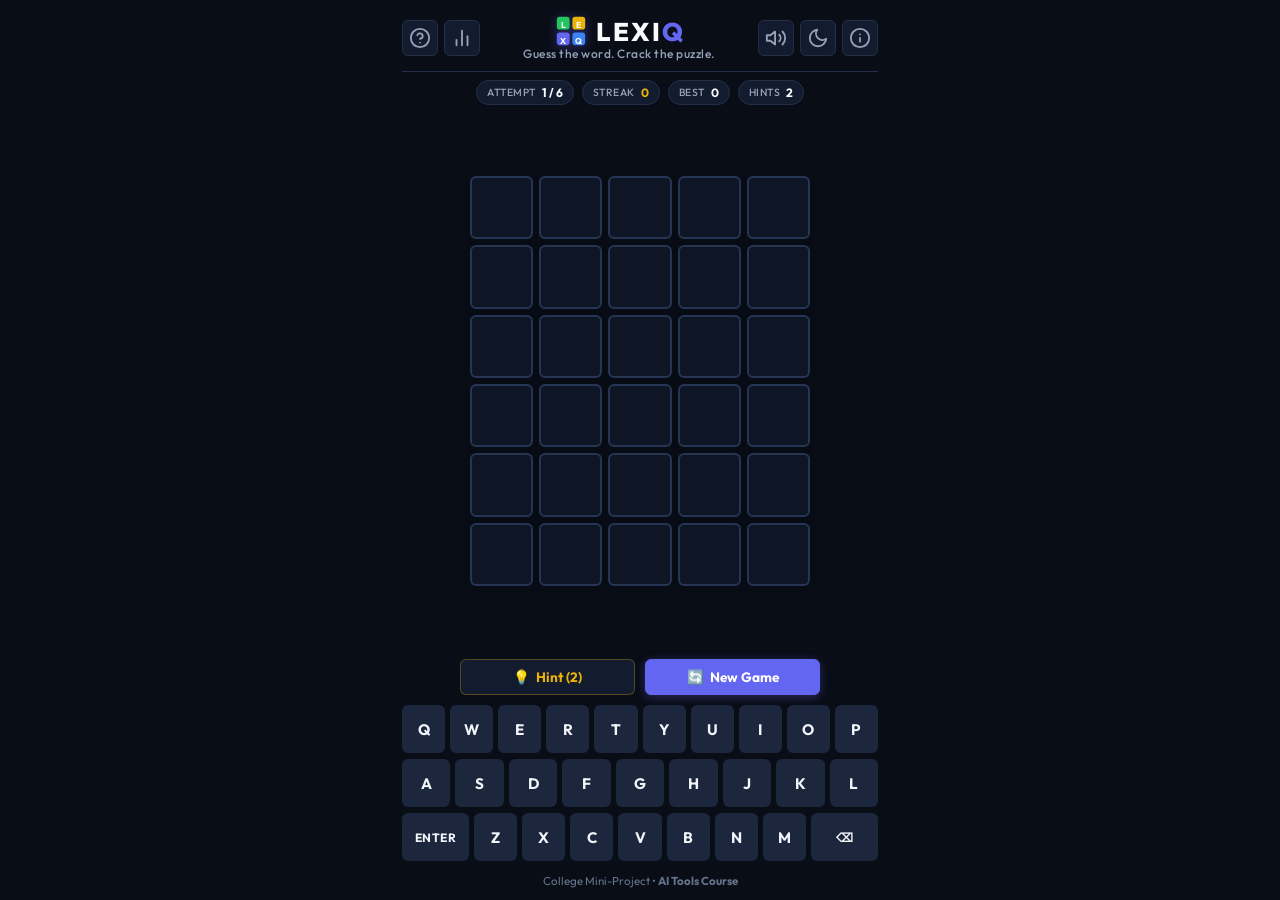
==== index.html @ e1772468 "Initial commit: LexiQ Word Guessing Game for AI Tools Course" ====
<!DOCTYPE html>
<html lang="en" data-theme="dark">
<head>
  <meta charset="UTF-8">
  <meta name="viewport" content="width=device-width, initial-scale=1.0">
  <title>LEXIQ | 5-Letter Word Guessing Game</title>
  <link rel="stylesheet" href="style.css">
  <link rel="preconnect" href="https://fonts.googleapis.com">
  <link rel="preconnect" href="https://fonts.gstatic.com" crossorigin>
  <link href="https://fonts.googleapis.com/css2?family=Outfit:wght@400;600;700;800&family=JetBrains+Mono:wght@600;700&display=swap" rel="stylesheet">
</head>
<body>
  <!-- Toast Notification System -->
  <div id="toast-container" class="toast-container" aria-live="polite" aria-atomic="true"></div>

  <div class="app-container">
    <!-- Header Section -->
    <header class="app-header">
      <div class="header-left">
        <button id="btn-help" class="icon-btn" title="How to Play" aria-label="How to Play">
          <svg width="22" height="22" viewBox="0 0 24 24" fill="none" stroke="currentColor" stroke-width="2" stroke-linecap="round" stroke-linejoin="round">
            <circle cx="12" cy="12" r="10"></circle>
            <path d="M9.09 9a3 3 0 0 1 5.83 1c0 2-3 3-3 3"></path>
            <line x1="12" y1="17" x2="12.01" y2="17"></line>
          </svg>
        </button>
        <button id="btn-stats" class="icon-btn" title="Game Statistics" aria-label="Statistics">
          <svg width="22" height="22" viewBox="0 0 24 24" fill="none" stroke="currentColor" stroke-width="2" stroke-linecap="round" stroke-linejoin="round">
            <line x1="18" y1="20" x2="18" y2="10"></line>
            <line x1="12" y1="20" x2="12" y2="4"></line>
            <line x1="6" y1="20" x2="6" y2="14"></line>
          </svg>
        </button>
      </div>

      <!-- Original Branding & Logo -->
      <div class="brand-container">
        <div class="logo-wrapper">
          <svg class="brand-logo" width="34" height="34" viewBox="0 0 48 48" fill="none" xmlns="http://www.w3.org/2000/svg">
            <rect x="4" y="4" width="18" height="18" rx="4" fill="#22c55e" />
            <text x="13" y="17" fill="#ffffff" font-size="12" font-weight="bold" font-family="'Outfit', sans-serif" text-anchor="middle" dominant-baseline="middle">L</text>
            <rect x="26" y="4" width="18" height="18" rx="4" fill="#eab308" />
            <text x="35" y="17" fill="#ffffff" font-size="12" font-weight="bold" font-family="'Outfit', sans-serif" text-anchor="middle" dominant-baseline="middle">E</text>
            <rect x="4" y="26" width="18" height="18" rx="4" fill="#6366f1" />
            <text x="13" y="39" fill="#ffffff" font-size="12" font-weight="bold" font-family="'Outfit', sans-serif" text-anchor="middle" dominant-baseline="middle">X</text>
            <rect x="26" y="26" width="18" height="18" rx="4" fill="#3b82f6" />
            <text x="35" y="39" fill="#ffffff" font-size="12" font-weight="bold" font-family="'Outfit', sans-serif" text-anchor="middle" dominant-baseline="middle">Q</text>
          </svg>
          <h1 class="brand-title">LEXI<span>Q</span></h1>
        </div>
        <p class="brand-subtitle">Guess the word. Crack the puzzle.</p>
      </div>

      <div class="header-right">
        <button id="btn-sound" class="icon-btn" title="Toggle Sound" aria-label="Toggle Sound">
          <svg id="sound-icon-on" width="22" height="22" viewBox="0 0 24 24" fill="none" stroke="currentColor" stroke-width="2" stroke-linecap="round" stroke-linejoin="round">
            <polygon points="11 5 6 9 2 9 2 15 6 15 11 19 11 5"></polygon>
            <path d="M19.07 4.93a10 10 0 0 1 0 14.14M15.54 8.46a5 5 0 0 1 0 7.07"></path>
          </svg>
          <svg id="sound-icon-off" class="hidden" width="22" height="22" viewBox="0 0 24 24" fill="none" stroke="currentColor" stroke-width="2" stroke-linecap="round" stroke-linejoin="round">
            <polygon points="11 5 6 9 2 9 2 15 6 15 11 19 11 5"></polygon>
            <line x1="23" y1="9" x2="17" y2="15"></line>
            <line x1="17" y1="9" x2="23" y2="15"></line>
          </svg>
        </button>
        <button id="btn-theme" class="icon-btn" title="Toggle Theme" aria-label="Toggle Theme">
          <svg id="theme-moon" width="22" height="22" viewBox="0 0 24 24" fill="none" stroke="currentColor" stroke-width="2" stroke-linecap="round" stroke-linejoin="round">
            <path d="M21 12.79A9 9 0 1 1 11.21 3 7 7 0 0 0 21 12.79z"></path>
          </svg>
          <svg id="theme-sun" class="hidden" width="22" height="22" viewBox="0 0 24 24" fill="none" stroke="currentColor" stroke-width="2" stroke-linecap="round" stroke-linejoin="round">
            <circle cx="12" cy="12" r="5"></circle>
            <line x1="12" y1="1" x2="12" y2="3"></line>
            <line x1="12" y1="21" x2="12" y2="23"></line>
            <line x1="4.22" y1="4.22" x2="5.64" y2="5.64"></line>
            <line x1="18.36" y1="18.36" x2="19.78" y2="19.78"></line>
            <line x1="1" y1="12" x2="3" y2="12"></line>
            <line x1="21" y1="12" x2="23" y2="12"></line>
            <line x1="4.22" y1="19.78" x2="5.64" y2="18.36"></line>
            <line x1="18.36" y1="5.64" x2="19.78" y2="4.22"></line>
          </svg>
        </button>
        <button id="btn-about" class="icon-btn" title="About Project" aria-label="About Project">
          <svg width="22" height="22" viewBox="0 0 24 24" fill="none" stroke="currentColor" stroke-width="2" stroke-linecap="round" stroke-linejoin="round">
            <circle cx="12" cy="12" r="10"></circle>
            <line x1="12" y1="16" x2="12" y2="12"></line>
            <line x1="12" y1="8" x2="12.01" y2="8"></line>
          </svg>
        </button>
      </div>
    </header>

    <!-- Quick Stats Bar -->
    <section class="quick-stats" aria-label="Player Progress">
      <div class="stat-pill">
        <span class="stat-label">Attempt</span>
        <span id="attempt-indicator" class="stat-value">1 / 6</span>
      </div>
      <div class="stat-pill">
        <span class="stat-label">Streak</span>
        <span id="streak-indicator" class="stat-value highlight">0</span>
      </div>
      <div class="stat-pill">
        <span class="stat-label">Best</span>
        <span id="best-indicator" class="stat-value">0</span>
      </div>
      <div class="stat-pill">
        <span class="stat-label">Hints</span>
        <span id="hint-indicator" class="stat-value">2</span>
      </div>
    </section>

    <!-- Main Game Board Grid (6 rows x 5 columns) -->
    <main class="game-main">
      <div id="board" class="board" role="grid" aria-label="Word puzzle grid">
        <!-- 6 rows generated dynamically or statically -->
      </div>
    </main>

    <!-- Action Controls (Hints & New Game) -->
    <section class="controls-section">
      <button id="btn-hint" class="action-btn hint-btn" aria-label="Get a hint">
        <span class="btn-icon">💡</span>
        <span id="btn-hint-text">Hint (2)</span>
      </button>
      <button id="btn-new-game" class="action-btn new-game-btn" aria-label="Start a new game">
        <span class="btn-icon">🔄</span>
        <span>New Game</span>
      </button>
    </section>

    <!-- Interactive On-Screen Virtual Keyboard -->
    <nav class="keyboard-container" aria-label="Virtual on-screen keyboard">
      <div class="keyboard-row" id="kb-row-1"></div>
      <div class="keyboard-row" id="kb-row-2"></div>
      <div class="keyboard-row" id="kb-row-3"></div>
    </nav>

    <!-- Subtle Footer -->
    <footer class="app-footer">
      <p>College Mini-Project • <strong>AI Tools Course</strong></p>
    </footer>
  </div>

  <!-- MODALS -->

  <!-- 1. How to Play Modal -->
  <div id="modal-help" class="modal-backdrop hidden" role="dialog" aria-modal="true" aria-labelledby="help-title">
    <div class="modal-card">
      <div class="modal-header">
        <h2 id="help-title">How to Play LexiQ</h2>
        <button class="modal-close" aria-label="Close modal">&times;</button>
      </div>
      <div class="modal-body">
        <p class="guide-intro">Guess the secret <strong>5-letter word</strong> in <strong>6 attempts</strong> or fewer.</p>
        <p>Each guess must be a valid 5-letter English word. Hit <strong>Enter</strong> to submit your guess.</p>
        
        <div class="guide-divider"></div>
        <h3>Letter Tile Feedback</h3>
        <p class="guide-note">After each guess, the color of the tiles will reveal how close your guess was:</p>

        <div class="example-tile-group">
          <div class="example-row">
            <div class="example-tile correct">B</div>
            <div class="example-tile">R</div>
            <div class="example-tile">A</div>
            <div class="example-tile">V</div>
            <div class="example-tile">E</div>
          </div>
          <p class="example-desc"><strong>Green:</strong> The letter <strong>B</strong> is in the word and in the <strong>exact correct spot</strong>.</p>
        </div>

        <div class="example-tile-group">
          <div class="example-row">
            <div class="example-tile">P</div>
            <div class="example-tile present">I</div>
            <div class="example-tile">A</div>
            <div class="example-tile">N</div>
            <div class="example-tile">O</div>
          </div>
          <p class="example-desc"><strong>Yellow:</strong> The letter <strong>I</strong> is in the word, but in the <strong>wrong spot</strong>.</p>
        </div>

        <div class="example-tile-group">
          <div class="example-row">
            <div class="example-tile">C</div>
            <div class="example-tile">L</div>
            <div class="example-tile">O</div>
            <div class="example-tile absent">U</div>
            <div class="example-tile">D</div>
          </div>
          <p class="example-desc"><strong>Gray:</strong> The letter <strong>U</strong> is <strong>not present</strong> anywhere in the secret word.</p>
        </div>

        <div class="guide-divider"></div>
        <h3>Smart Hints System</h3>
        <ul class="guide-list">
          <li><strong>Hint 1:</strong> Reveals a correct letter and its exact position.</li>
          <li><strong>Hint 2:</strong> Gives a contextual clue about the word's meaning.</li>
          <li>Maximum <strong>2 hints</strong> allowed per game (each hint reduces the final score slightly).</li>
        </ul>
      </div>
    </div>
  </div>

  <!-- 2. Statistics Modal -->
  <div id="modal-stats" class="modal-backdrop hidden" role="dialog" aria-modal="true" aria-labelledby="stats-title">
    <div class="modal-card">
      <div class="modal-header">
        <h2 id="stats-title">Game Statistics</h2>
        <button class="modal-close" aria-label="Close modal">&times;</button>
      </div>
      <div class="modal-body">
        <div class="stats-grid">
          <div class="stat-box">
            <span id="stat-played" class="stat-num">0</span>
            <span class="stat-label">Played</span>
          </div>
          <div class="stat-box">
            <span id="stat-wins" class="stat-num">0</span>
            <span class="stat-label">Won</span>
          </div>
          <div class="stat-box">
            <span id="stat-win-pct" class="stat-num">0%</span>
            <span class="stat-label">Win %</span>
          </div>
          <div class="stat-box">
            <span id="stat-streak" class="stat-num">0</span>
            <span class="stat-label">Streak</span>
          </div>
          <div class="stat-box">
            <span id="stat-max-streak" class="stat-num">0</span>
            <span class="stat-label">Best</span>
          </div>
        </div>

        <div class="guide-divider"></div>
        <h3>Score Distribution</h3>
        <div class="score-summary">
          <div class="score-row">
            <span>Highest Single Score:</span>
            <strong id="stat-best-score">0 pts</strong>
          </div>
          <div class="score-row">
            <span>Last Game Score:</span>
            <strong id="stat-last-score">0 pts</strong>
          </div>
        </div>

        <div class="modal-actions">
          <button id="btn-stats-reset" class="btn-subtle" title="Reset all game records">Clear Statistics</button>
        </div>
      </div>
    </div>
  </div>

  <!-- 3. Game Over / Result Modal -->
  <div id="modal-gameover" class="modal-backdrop hidden" role="dialog" aria-modal="true" aria-labelledby="result-title">
    <div class="modal-card celebration-card">
      <div class="modal-header center-header">
        <div id="result-emoji" class="result-emoji">🎉</div>
        <h2 id="result-title">Brilliant!</h2>
        <p id="result-subtitle" class="result-subtitle">You cracked the puzzle!</p>
      </div>
      <div class="modal-body">
        <div class="word-reveal-box">
          <span class="reveal-caption">The secret word was:</span>
          <div id="result-word" class="revealed-word">APPLE</div>
          <div id="result-clue" class="revealed-clue">A popular crisp fruit that keeps the doctor away.</div>
        </div>

        <div class="result-details-grid">
          <div class="res-item">
            <span class="res-val" id="res-attempts">3 / 6</span>
            <span class="res-lbl">Attempts</span>
          </div>
          <div class="res-item">
            <span class="res-val" id="res-score">80</span>
            <span class="res-lbl">Points</span>
          </div>
          <div class="res-item">
            <span class="res-val" id="res-streak">1</span>
            <span class="res-lbl">Streak</span>
          </div>
        </div>

        <div class="modal-actions">
          <button id="btn-play-again" class="action-btn new-game-btn w-full">Play Next Word</button>
        </div>
      </div>
    </div>
  </div>

  <!-- 4. About Modal -->
  <div id="modal-about" class="modal-backdrop hidden" role="dialog" aria-modal="true" aria-labelledby="about-title">
    <div class="modal-card">
      <div class="modal-header">
        <h2 id="about-title">About LexiQ</h2>
        <button class="modal-close" aria-label="Close modal">&times;</button>
      </div>
      <div class="modal-body">
        <p><strong>LexiQ</strong> is an original, lightweight word guessing puzzle game designed for a college <strong>AI Tools Course Mini-Project</strong>.</p>
        
        <div class="guide-divider"></div>
        <h3>Technology Stack</h3>
        <ul class="tech-list">
          <li><strong>HTML5:</strong> Semantic elements, ARIA accessibility, responsive viewports.</li>
          <li><strong>CSS3:</strong> Custom theme variables, flex/grid layouts, smooth animations, accessible contrast.</li>
          <li><strong>Vanilla JavaScript (ES6+):</strong> Two-pass letter validation logic, state machine, local storage persistence.</li>
          <li><strong>Web Audio API:</strong> Pure algorithmic audio synthesizer for native, zero-dependency sound effects.</li>
        </ul>

        <div class="guide-divider"></div>
        <h3>AI-Assisted Development</h3>
        <p class="about-note">
          This project was developed with the assistance of modern generative AI coding tools for ideation, UI styling suggestions, duplicate letter matching algorithms, and automated test design.
        </p>
      </div>
    </div>
  </div>

  <!-- Scripts -->
  <script src="words.js"></script>
  <script src="script.js"></script>
</body>
</html>
---- style.css ----
/* ==========================================================================
   LEXIQ - Modern Responsive Stylesheet
   Designed for College AI Tools Mini-Project
   ========================================================================== */

/* --------------------------------------------------------------------------
   Design Tokens & CSS Variables
   -------------------------------------------------------------------------- */
:root {
  /* Color Palette - Common */
  --color-correct: #22c55e;
  --color-present: #eab308;
  --color-absent: #64748b;
  --color-primary: #6366f1;
  --color-primary-hover: #4f46e5;
  --font-main: 'Outfit', -apple-system, BlinkMacSystemFont, "Segoe UI", Roboto, sans-serif;
  --font-mono: 'JetBrains Mono', monospace;
  --radius-sm: 6px;
  --radius-md: 10px;
  --radius-lg: 16px;
  --shadow-sm: 0 2px 8px rgba(0, 0, 0, 0.08);
  --shadow-md: 0 8px 24px rgba(0, 0, 0, 0.18);
  --transition-fast: 0.15s ease;
  --transition-normal: 0.25s ease;
}

/* Dark Mode (Default) */
[data-theme="dark"] {
  --bg-app: #090d16;
  --bg-surface: #131b2e;
  --bg-surface-hover: #1e2942;
  --text-main: #f8fafc;
  --text-muted: #94a3b8;
  --text-faint: #64748b;
  --border-color: #243049;
  --border-active: #475569;
  --tile-bg: #0e1626;
  --tile-border: #263554;
  --tile-active-border: #6366f1;
  --kb-bg: #1c263c;
  --kb-text: #f1f5f9;
  --kb-hover: #293856;
  --modal-overlay: rgba(5, 8, 15, 0.75);
}

/* Light Mode */
[data-theme="light"] {
  --bg-app: #f1f5f9;
  --bg-surface: #ffffff;
  --bg-surface-hover: #f8fafc;
  --text-main: #0f172a;
  --text-muted: #64748b;
  --text-faint: #94a3b8;
  --border-color: #cbd5e1;
  --border-active: #94a3b8;
  --tile-bg: #ffffff;
  --tile-border: #cbd5e1;
  --tile-active-border: #6366f1;
  --kb-bg: #e2e8f0;
  --kb-text: #1e293b;
  --kb-hover: #cbd5e1;
  --modal-overlay: rgba(15, 23, 42, 0.5);
}

/* --------------------------------------------------------------------------
   Reset & Base Styles
   -------------------------------------------------------------------------- */
*, *::before, *::after {
  box-sizing: border-box;
  margin: 0;
  padding: 0;
}

body {
  font-family: var(--font-main);
  background-color: var(--bg-app);
  color: var(--text-main);
  min-height: 100vh;
  min-height: 100dvh;
  display: flex;
  flex-direction: column;
  align-items: center;
  justify-content: center;
  transition: background-color var(--transition-normal), color var(--transition-normal);
  user-select: none;
  -webkit-tap-highlight-color: transparent;
  overflow-x: hidden;
}

/* --------------------------------------------------------------------------
   App Layout Container
   -------------------------------------------------------------------------- */
.app-container {
  width: 100%;
  max-width: 500px;
  min-height: 100vh;
  min-height: 100dvh;
  display: flex;
  flex-direction: column;
  justify-content: space-between;
  align-items: center;
  padding: 8px 12px;
}

/* --------------------------------------------------------------------------
   Header & Branding
   -------------------------------------------------------------------------- */
.app-header {
  width: 100%;
  display: flex;
  align-items: center;
  justify-content: space-between;
  padding: 6px 0 10px;
  border-bottom: 1px solid var(--border-color);
}

.header-left, .header-right {
  display: flex;
  align-items: center;
  gap: 6px;
}

.brand-container {
  display: flex;
  flex-direction: column;
  align-items: center;
  text-align: center;
}

.logo-wrapper {
  display: flex;
  align-items: center;
  gap: 8px;
}

.brand-logo {
  filter: drop-shadow(0 2px 6px rgba(99, 102, 241, 0.4));
  transition: transform var(--transition-fast);
}

.brand-logo:hover {
  transform: rotate(5deg) scale(1.05);
}

.brand-title {
  font-size: 1.6rem;
  font-weight: 800;
  letter-spacing: 2px;
  color: var(--text-main);
}

.brand-title span {
  color: #6366f1;
}

.brand-subtitle {
  font-size: 0.75rem;
  font-weight: 500;
  color: var(--text-muted);
  letter-spacing: 0.5px;
  margin-top: -2px;
}

.icon-btn {
  background: var(--bg-surface);
  border: 1px solid var(--border-color);
  color: var(--text-muted);
  width: 36px;
  height: 36px;
  border-radius: var(--radius-sm);
  display: flex;
  align-items: center;
  justify-content: center;
  cursor: pointer;
  transition: all var(--transition-fast);
}

.icon-btn:hover {
  color: var(--text-main);
  background: var(--bg-surface-hover);
  border-color: var(--border-active);
  transform: translateY(-1px);
}

.icon-btn:active {
  transform: translateY(0);
}

.hidden {
  display: none !important;
}

/* --------------------------------------------------------------------------
   Quick Stats Ribbon
   -------------------------------------------------------------------------- */
.quick-stats {
  display: flex;
  gap: 8px;
  margin: 8px 0 4px;
  width: 100%;
  justify-content: center;
}

.stat-pill {
  background: var(--bg-surface);
  border: 1px solid var(--border-color);
  padding: 4px 10px;
  border-radius: 20px;
  display: flex;
  align-items: center;
  gap: 6px;
  font-size: 0.75rem;
}

.stat-label {
  color: var(--text-muted);
  font-weight: 500;
  text-transform: uppercase;
  font-size: 0.65rem;
  letter-spacing: 0.5px;
}

.stat-value {
  color: var(--text-main);
  font-weight: 700;
}

.stat-value.highlight {
  color: #eab308;
}

/* --------------------------------------------------------------------------
   Game Grid Board (6 x 5)
   -------------------------------------------------------------------------- */
.game-main {
  display: flex;
  justify-content: center;
  align-items: center;
  flex-grow: 1;
  width: 100%;
  padding: 6px 0;
}

.board {
  display: grid;
  grid-template-rows: repeat(6, 1fr);
  gap: 6px;
  width: min(340px, 86vw);
  height: min(410px, 50vh);
}

.board-row {
  display: grid;
  grid-template-columns: repeat(5, 1fr);
  gap: 6px;
}

.board-cell {
  background: var(--tile-bg);
  border: 2px solid var(--tile-border);
  border-radius: var(--radius-sm);
  display: flex;
  align-items: center;
  justify-content: center;
  font-family: var(--font-main);
  font-size: clamp(1.2rem, 5vw, 1.8rem);
  font-weight: 800;
  text-transform: uppercase;
  color: var(--text-main);
  box-shadow: var(--shadow-sm);
  transition: border-color var(--transition-fast), background-color var(--transition-normal);
  perspective: 1000px;
}

/* Active letter populated before submit */
.board-cell.filled {
  border-color: var(--tile-active-border);
  animation: pop 0.1s ease-in-out;
}

/* Cell State Colors after guess submission */
.board-cell.correct {
  background-color: var(--color-correct) !important;
  border-color: var(--color-correct) !important;
  color: #ffffff !important;
}

.board-cell.present {
  background-color: var(--color-present) !important;
  border-color: var(--color-present) !important;
  color: #ffffff !important;
}

.board-cell.absent {
  background-color: var(--color-absent) !important;
  border-color: var(--color-absent) !important;
  color: #ffffff !important;
}

/* Row Animation States */
.board-row.shake {
  animation: shake 0.5s ease-in-out;
}

.board-cell.flip {
  animation: flipTile 0.5s ease-in-out forwards;
}

.board-cell.bounce {
  animation: bounceTile 0.6s ease-in-out;
}

/* --------------------------------------------------------------------------
   Controls Bar (Hint & New Game)
   -------------------------------------------------------------------------- */
.controls-section {
  display: flex;
  gap: 10px;
  width: 100%;
  max-width: 360px;
  justify-content: center;
  margin: 6px 0;
}

.action-btn {
  flex: 1;
  display: inline-flex;
  align-items: center;
  justify-content: center;
  gap: 6px;
  padding: 8px 14px;
  font-family: var(--font-main);
  font-size: 0.85rem;
  font-weight: 700;
  border-radius: var(--radius-sm);
  border: 1px solid var(--border-color);
  cursor: pointer;
  transition: all var(--transition-fast);
}

.hint-btn {
  background: var(--bg-surface);
  color: #eab308;
  border-color: rgba(234, 179, 8, 0.3);
}

.hint-btn:hover:not(:disabled) {
  background: rgba(234, 179, 8, 0.12);
  border-color: #eab308;
}

.hint-btn:disabled {
  opacity: 0.45;
  cursor: not-allowed;
  border-color: var(--border-color);
  color: var(--text-muted);
}

.new-game-btn {
  background: var(--color-primary);
  color: #ffffff;
  border-color: var(--color-primary);
  box-shadow: 0 2px 10px rgba(99, 102, 241, 0.35);
}

.new-game-btn:hover {
  background: var(--color-primary-hover);
  transform: translateY(-1px);
}

.new-game-btn:active {
  transform: translateY(0);
}

/* --------------------------------------------------------------------------
   On-Screen QWERTY Keyboard
   -------------------------------------------------------------------------- */
.keyboard-container {
  width: 100%;
  max-width: 480px;
  display: flex;
  flex-direction: column;
  gap: 6px;
  padding: 4px 0 8px;
}

.keyboard-row {
  display: flex;
  justify-content: center;
  gap: 5px;
  width: 100%;
}

.key-btn {
  flex: 1;
  height: 48px;
  background-color: var(--kb-bg);
  color: var(--kb-text);
  border: 0;
  border-radius: var(--radius-sm);
  font-family: var(--font-main);
  font-size: 0.95rem;
  font-weight: 700;
  display: flex;
  align-items: center;
  justify-content: center;
  cursor: pointer;
  touch-action: manipulation;
  transition: transform 0.05s ease, background-color var(--transition-normal);
}

.key-btn:hover {
  background-color: var(--kb-hover);
}

.key-btn:active {
  transform: scale(0.94);
}

/* Wide keys: Enter and Backspace */
.key-btn.key-wide {
  flex: 1.55;
  font-size: 0.75rem;
  letter-spacing: 0.5px;
}

/* Keyboard dynamic letter feedback colors */
.key-btn.correct {
  background-color: var(--color-correct) !important;
  color: #ffffff !important;
}

.key-btn.present {
  background-color: var(--color-present) !important;
  color: #ffffff !important;
}

.key-btn.absent {
  background-color: var(--color-absent) !important;
  color: #ffffff !important;
  opacity: 0.6;
}

/* --------------------------------------------------------------------------
   Footer
   -------------------------------------------------------------------------- */
.app-footer {
  font-size: 0.72rem;
  color: var(--text-faint);
  padding: 4px 0;
  text-align: center;
}

/* --------------------------------------------------------------------------
   Toast Notifications
   -------------------------------------------------------------------------- */
.toast-container {
  position: fixed;
  top: 75px;
  left: 50%;
  transform: translateX(-50%);
  z-index: 9999;
  display: flex;
  flex-direction: column;
  gap: 8px;
  pointer-events: none;
}

.toast-msg {
  background: #0f172a;
  color: #f8fafc;
  border: 1px solid #334155;
  padding: 10px 18px;
  border-radius: var(--radius-md);
  font-size: 0.85rem;
  font-weight: 600;
  box-shadow: var(--shadow-md);
  animation: slideDownToast 0.25s cubic-bezier(0.16, 1, 0.3, 1);
  display: flex;
  align-items: center;
  gap: 8px;
}

[data-theme="light"] .toast-msg {
  background: #1e293b;
  color: #ffffff;
  border-color: #475569;
}

/* --------------------------------------------------------------------------
   Modals
   -------------------------------------------------------------------------- */
.modal-backdrop {
  position: fixed;
  top: 0;
  left: 0;
  width: 100vw;
  height: 100vh;
  background: var(--modal-overlay);
  backdrop-filter: blur(4px);
  display: flex;
  align-items: center;
  justify-content: center;
  padding: 16px;
  z-index: 1000;
  animation: fadeIn 0.2s ease-out;
}

.modal-card {
  background: var(--bg-surface);
  border: 1px solid var(--border-color);
  border-radius: var(--radius-lg);
  width: 100%;
  max-width: 440px;
  max-height: 88vh;
  overflow-y: auto;
  box-shadow: var(--shadow-md);
  padding: 22px;
  animation: scaleIn 0.25s cubic-bezier(0.16, 1, 0.3, 1);
}

.modal-header {
  display: flex;
  justify-content: space-between;
  align-items: center;
  margin-bottom: 14px;
}

.modal-header h2 {
  font-size: 1.3rem;
  font-weight: 700;
  color: var(--text-main);
}

.modal-header.center-header {
  flex-direction: column;
  text-align: center;
}

.result-emoji {
  font-size: 2.5rem;
  margin-bottom: 4px;
}

.result-subtitle {
  color: var(--text-muted);
  font-size: 0.9rem;
  margin-top: 2px;
}

.modal-close {
  background: transparent;
  border: 0;
  color: var(--text-muted);
  font-size: 1.6rem;
  cursor: pointer;
  line-height: 1;
  padding: 4px 8px;
  border-radius: var(--radius-sm);
  transition: color var(--transition-fast);
}

.modal-close:hover {
  color: var(--text-main);
}

.modal-body {
  font-size: 0.9rem;
  line-height: 1.55;
  color: var(--text-main);
}

.guide-intro {
  margin-bottom: 10px;
}

.guide-divider {
  height: 1px;
  background: var(--border-color);
  margin: 16px 0;
}

.guide-note {
  color: var(--text-muted);
  font-size: 0.85rem;
  margin-bottom: 12px;
}

.example-tile-group {
  margin-bottom: 12px;
}

.example-row {
  display: flex;
  gap: 6px;
  margin-bottom: 6px;
}

.example-tile {
  width: 38px;
  height: 38px;
  border: 2px solid var(--tile-border);
  border-radius: var(--radius-sm);
  display: flex;
  align-items: center;
  justify-content: center;
  font-weight: 800;
  font-size: 1rem;
}

.example-tile.correct {
  background: var(--color-correct);
  border-color: var(--color-correct);
  color: #fff;
}

.example-tile.present {
  background: var(--color-present);
  border-color: var(--color-present);
  color: #fff;
}

.example-tile.absent {
  background: var(--color-absent);
  border-color: var(--color-absent);
  color: #fff;
}

.example-desc {
  font-size: 0.8rem;
  color: var(--text-muted);
}

.guide-list, .tech-list {
  padding-left: 18px;
  margin-top: 8px;
}

.guide-list li, .tech-list li {
  margin-bottom: 6px;
  font-size: 0.85rem;
}

.about-note {
  font-size: 0.85rem;
  color: var(--text-muted);
  margin-top: 6px;
  line-height: 1.6;
}

/* Statistics Grid */
.stats-grid {
  display: grid;
  grid-template-columns: repeat(5, 1fr);
  gap: 8px;
  text-align: center;
  margin: 10px 0;
}

.stat-box {
  background: var(--tile-bg);
  border: 1px solid var(--border-color);
  border-radius: var(--radius-sm);
  padding: 10px 4px;
  display: flex;
  flex-direction: column;
  align-items: center;
}

.stat-num {
  font-size: 1.3rem;
  font-weight: 800;
  color: var(--text-main);
  font-family: var(--font-mono);
}

.stat-box .stat-label {
  font-size: 0.65rem;
  color: var(--text-muted);
  margin-top: 2px;
}

.score-summary {
  background: var(--tile-bg);
  border: 1px solid var(--border-color);
  border-radius: var(--radius-sm);
  padding: 12px;
  display: flex;
  flex-direction: column;
  gap: 8px;
  margin-top: 10px;
}

.score-row {
  display: flex;
  justify-content: space-between;
  font-size: 0.85rem;
  color: var(--text-muted);
}

.score-row strong {
  color: var(--text-main);
  font-family: var(--font-mono);
}

.modal-actions {
  margin-top: 18px;
  display: flex;
  justify-content: center;
}

.w-full {
  width: 100%;
}

.btn-subtle {
  background: transparent;
  border: 1px dashed var(--border-color);
  color: var(--text-muted);
  font-size: 0.75rem;
  padding: 6px 12px;
  border-radius: var(--radius-sm);
  cursor: pointer;
}

.btn-subtle:hover {
  color: #ef4444;
  border-color: #ef4444;
}

/* Celebration Word Reveal Card */
.word-reveal-box {
  background: var(--tile-bg);
  border: 1px solid var(--border-color);
  border-radius: var(--radius-md);
  padding: 16px;
  text-align: center;
  margin-bottom: 16px;
}

.reveal-caption {
  font-size: 0.75rem;
  color: var(--text-muted);
  text-transform: uppercase;
  letter-spacing: 0.5px;
}

.revealed-word {
  font-size: 2rem;
  font-weight: 800;
  letter-spacing: 4px;
  color: var(--color-correct);
  margin: 6px 0;
  font-family: var(--font-mono);
}

.revealed-clue {
  font-size: 0.8rem;
  color: var(--text-muted);
  font-style: italic;
}

.result-details-grid {
  display: grid;
  grid-template-columns: repeat(3, 1fr);
  gap: 8px;
  margin-bottom: 16px;
}

.res-item {
  background: var(--bg-surface);
  border: 1px solid var(--border-color);
  border-radius: var(--radius-sm);
  padding: 8px;
  text-align: center;
  display: flex;
  flex-direction: column;
}

.res-val {
  font-size: 1.2rem;
  font-weight: 800;
  color: var(--text-main);
  font-family: var(--font-mono);
}

.res-lbl {
  font-size: 0.68rem;
  color: var(--text-muted);
  text-transform: uppercase;
  margin-top: 2px;
}

/* --------------------------------------------------------------------------
   Animations
   -------------------------------------------------------------------------- */
@keyframes pop {
  0% { transform: scale(0.85); }
  50% { transform: scale(1.1); }
  100% { transform: scale(1); }
}

@keyframes shake {
  0%, 100% { transform: translateX(0); }
  20%, 60% { transform: translateX(-6px); }
  40%, 80% { transform: translateX(6px); }
}

@keyframes flipTile {
  0% {
    transform: rotateX(0deg);
  }
  50% {
    transform: rotateX(90deg);
  }
  100% {
    transform: rotateX(0deg);
  }
}

@keyframes bounceTile {
  0%, 20% { transform: translateY(0); }
  40% { transform: translateY(-16px); }
  50% { transform: translateY(0); }
  60% { transform: translateY(-7px); }
  80% { transform: translateY(0); }
}

@keyframes slideDownToast {
  from {
    opacity: 0;
    transform: translateY(-16px);
  }
  to {
    opacity: 1;
    transform: translateY(0);
  }
}

@keyframes fadeIn {
  from { opacity: 0; }
  to { opacity: 1; }
}

@keyframes scaleIn {
  from {
    opacity: 0;
    transform: scale(0.92);
  }
  to {
    opacity: 1;
    transform: scale(1);
  }
}

/* Respect Reduced Motion Preferences */
@media (prefers-reduced-motion: reduce) {
  *, *::before, *::after {
    animation-duration: 0.01ms !important;
    animation-iteration-count: 1 !important;
    transition-duration: 0.01ms !important;
  }
}

/* --------------------------------------------------------------------------
   Mobile & Responsive Adjustments
   -------------------------------------------------------------------------- */
@media (max-height: 700px) {
  .app-container {
    padding: 4px 8px;
  }
  .brand-title {
    font-size: 1.3rem;
  }
  .board {
    height: min(340px, 45vh);
    gap: 4px;
  }
  .board-row {
    gap: 4px;
  }
  .key-btn {
    height: 42px;
    font-size: 0.85rem;
  }
}

@media (max-width: 380px) {
  .key-btn {
    height: 42px;
    font-size: 0.8rem;
  }
  .key-btn.key-wide {
    font-size: 0.65rem;
  }
  .brand-subtitle {
    display: none;
  }
}
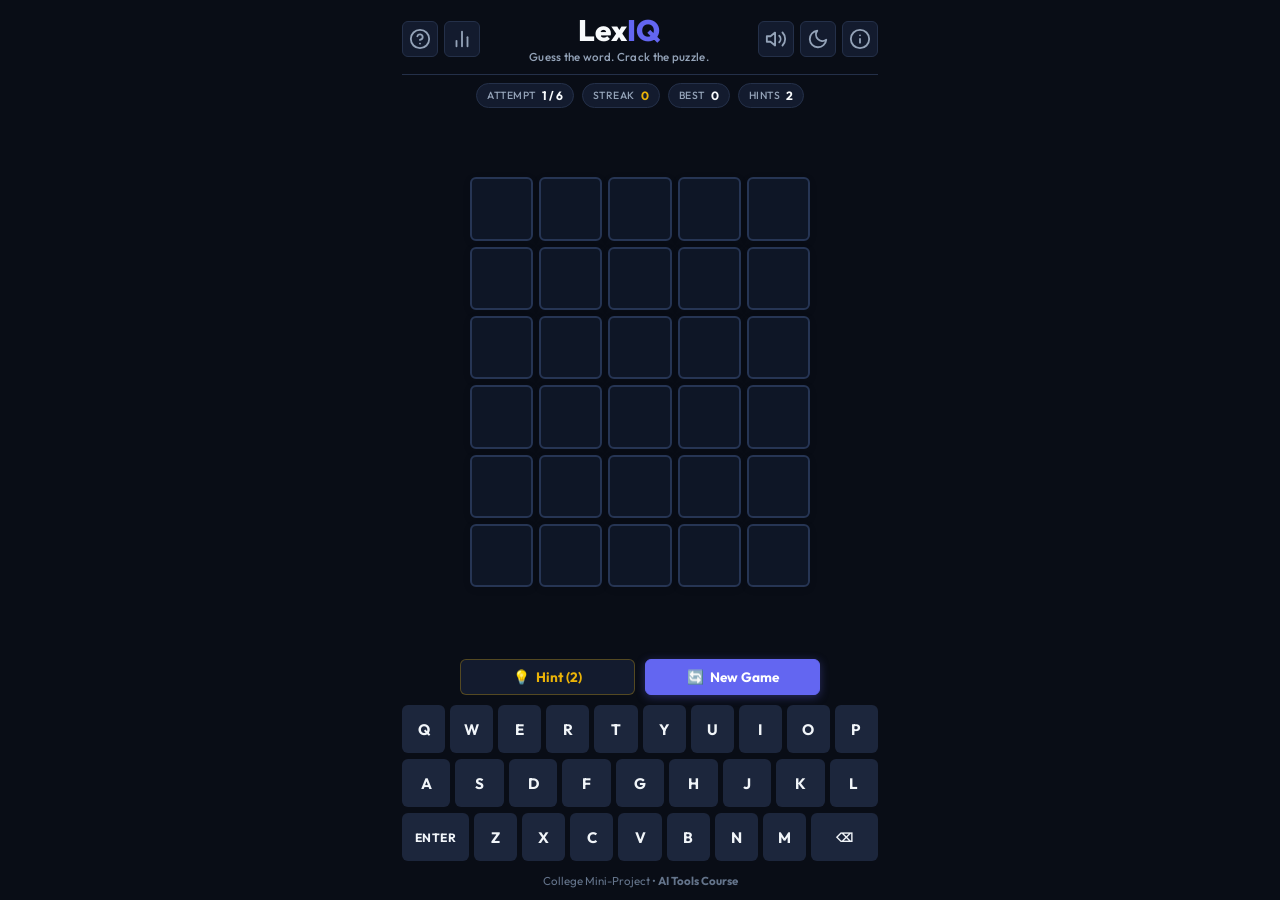
==== commit 83ded732: "Update logo to modern minimalist typography LexIQ" ====
--- a/index.html
+++ b/index.html
@@ -3,7 +3,7 @@
 <head>
   <meta charset="UTF-8">
   <meta name="viewport" content="width=device-width, initial-scale=1.0">
-  <title>LEXIQ | 5-Letter Word Guessing Game</title>
+  <title>LexIQ | 5-Letter Word Guessing Game</title>
   <link rel="stylesheet" href="style.css">
   <link rel="preconnect" href="https://fonts.googleapis.com">
   <link rel="preconnect" href="https://fonts.gstatic.com" crossorigin>
@@ -33,20 +33,10 @@
         </button>
       </div>
 
-      <!-- Original Branding & Logo -->
+      <!-- Typography-based Branding & Logo -->
       <div class="brand-container">
         <div class="logo-wrapper">
-          <svg class="brand-logo" width="34" height="34" viewBox="0 0 48 48" fill="none" xmlns="http://www.w3.org/2000/svg">
-            <rect x="4" y="4" width="18" height="18" rx="4" fill="#22c55e" />
-            <text x="13" y="17" fill="#ffffff" font-size="12" font-weight="bold" font-family="'Outfit', sans-serif" text-anchor="middle" dominant-baseline="middle">L</text>
-            <rect x="26" y="4" width="18" height="18" rx="4" fill="#eab308" />
-            <text x="35" y="17" fill="#ffffff" font-size="12" font-weight="bold" font-family="'Outfit', sans-serif" text-anchor="middle" dominant-baseline="middle">E</text>
-            <rect x="4" y="26" width="18" height="18" rx="4" fill="#6366f1" />
-            <text x="13" y="39" fill="#ffffff" font-size="12" font-weight="bold" font-family="'Outfit', sans-serif" text-anchor="middle" dominant-baseline="middle">X</text>
-            <rect x="26" y="26" width="18" height="18" rx="4" fill="#3b82f6" />
-            <text x="35" y="39" fill="#ffffff" font-size="12" font-weight="bold" font-family="'Outfit', sans-serif" text-anchor="middle" dominant-baseline="middle">Q</text>
-          </svg>
-          <h1 class="brand-title">LEXI<span>Q</span></h1>
+          <h1 class="brand-title">Lex<span class="brand-accent">IQ</span></h1>
         </div>
         <p class="brand-subtitle">Guess the word. Crack the puzzle.</p>
       </div>
@@ -147,7 +137,7 @@
   <div id="modal-help" class="modal-backdrop hidden" role="dialog" aria-modal="true" aria-labelledby="help-title">
     <div class="modal-card">
       <div class="modal-header">
-        <h2 id="help-title">How to Play LexiQ</h2>
+        <h2 id="help-title">How to Play LexIQ</h2>
         <button class="modal-close" aria-label="Close modal">&times;</button>
       </div>
       <div class="modal-body">
@@ -294,11 +284,11 @@
   <div id="modal-about" class="modal-backdrop hidden" role="dialog" aria-modal="true" aria-labelledby="about-title">
     <div class="modal-card">
       <div class="modal-header">
-        <h2 id="about-title">About LexiQ</h2>
+        <h2 id="about-title">About LexIQ</h2>
         <button class="modal-close" aria-label="Close modal">&times;</button>
       </div>
       <div class="modal-body">
-        <p><strong>LexiQ</strong> is an original, lightweight word guessing puzzle game designed for a college <strong>AI Tools Course Mini-Project</strong>.</p>
+        <p><strong>LexIQ</strong> is an original, lightweight word guessing puzzle game designed for a college <strong>AI Tools Course Mini-Project</strong>.</p>
         
         <div class="guide-divider"></div>
         <h3>Technology Stack</h3>
--- a/style.css
+++ b/style.css
@@ -130,35 +130,34 @@
 .logo-wrapper {
   display: flex;
   align-items: center;
-  gap: 8px;
-}
-
-.brand-logo {
-  filter: drop-shadow(0 2px 6px rgba(99, 102, 241, 0.4));
-  transition: transform var(--transition-fast);
-}
-
-.brand-logo:hover {
-  transform: rotate(5deg) scale(1.05);
+  justify-content: center;
 }
 
 .brand-title {
-  font-size: 1.6rem;
+  font-family: var(--font-main);
+  font-size: 1.85rem;
   font-weight: 800;
-  letter-spacing: 2px;
-  color: var(--text-main);
-}
-
-.brand-title span {
-  color: #6366f1;
+  letter-spacing: -0.015em;
+  color: var(--text-main);
+  line-height: 1.1;
+  display: inline-flex;
+  align-items: baseline;
+  user-select: none;
+}
+
+.brand-title .brand-accent {
+  color: var(--color-primary);
+  font-weight: 800;
+  letter-spacing: 0;
+  margin-left: 0.5px;
 }
 
 .brand-subtitle {
-  font-size: 0.75rem;
+  font-size: 0.72rem;
   font-weight: 500;
   color: var(--text-muted);
-  letter-spacing: 0.5px;
-  margin-top: -2px;
+  letter-spacing: 0.3px;
+  margin-top: 2px;
 }
 
 .icon-btn {
@@ -886,6 +885,9 @@
 }
 
 @media (max-width: 380px) {
+  .brand-title {
+    font-size: 1.55rem;
+  }
   .key-btn {
     height: 42px;
     font-size: 0.8rem;
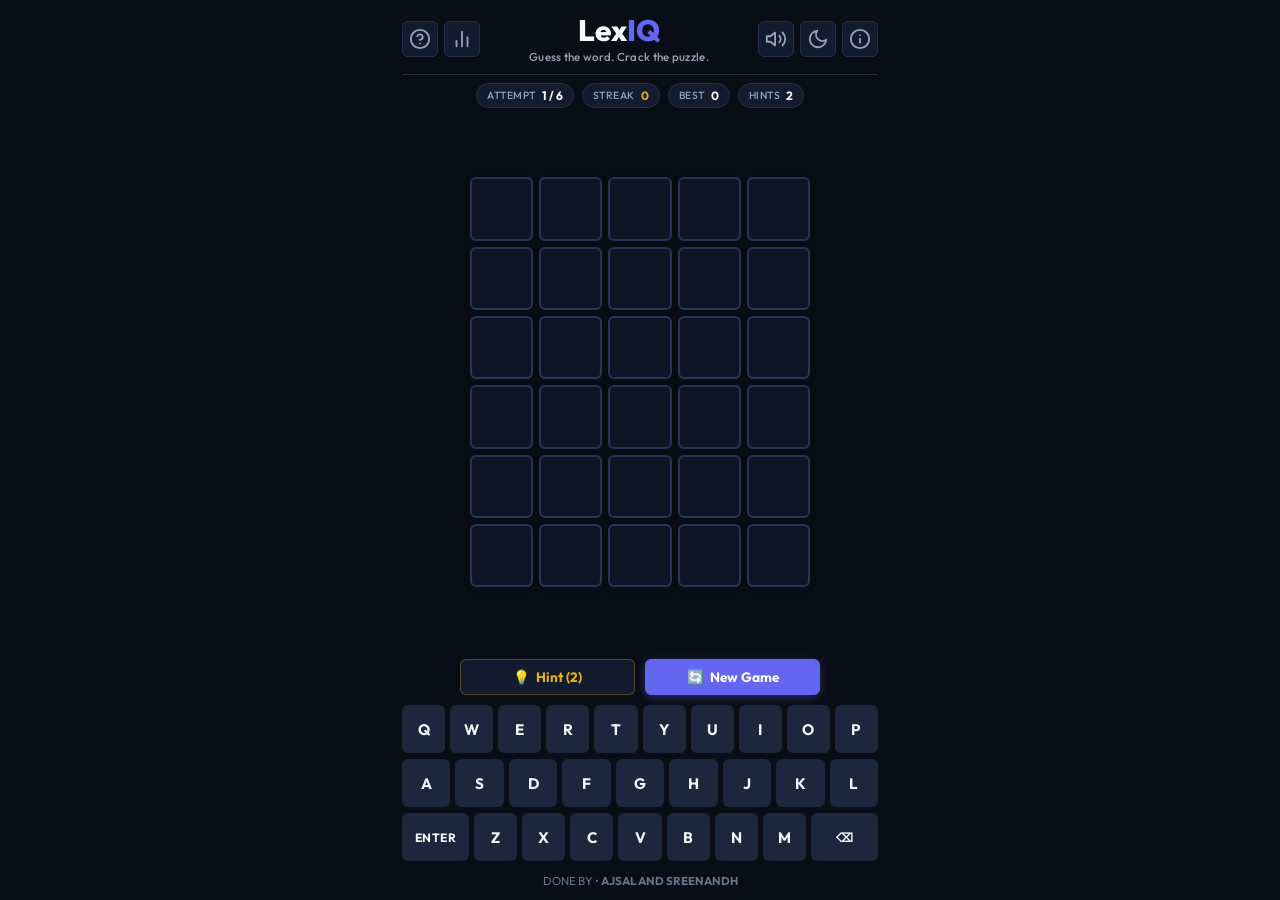
==== commit bc41a26b: "Updated footer" ====
--- a/index.html
+++ b/index.html
@@ -127,7 +127,7 @@
 
     <!-- Subtle Footer -->
     <footer class="app-footer">
-      <p>College Mini-Project • <strong>AI Tools Course</strong></p>
+      <p>DONE BY • <strong>AJSAL AND SREENANDH</strong></p>
     </footer>
   </div>
 
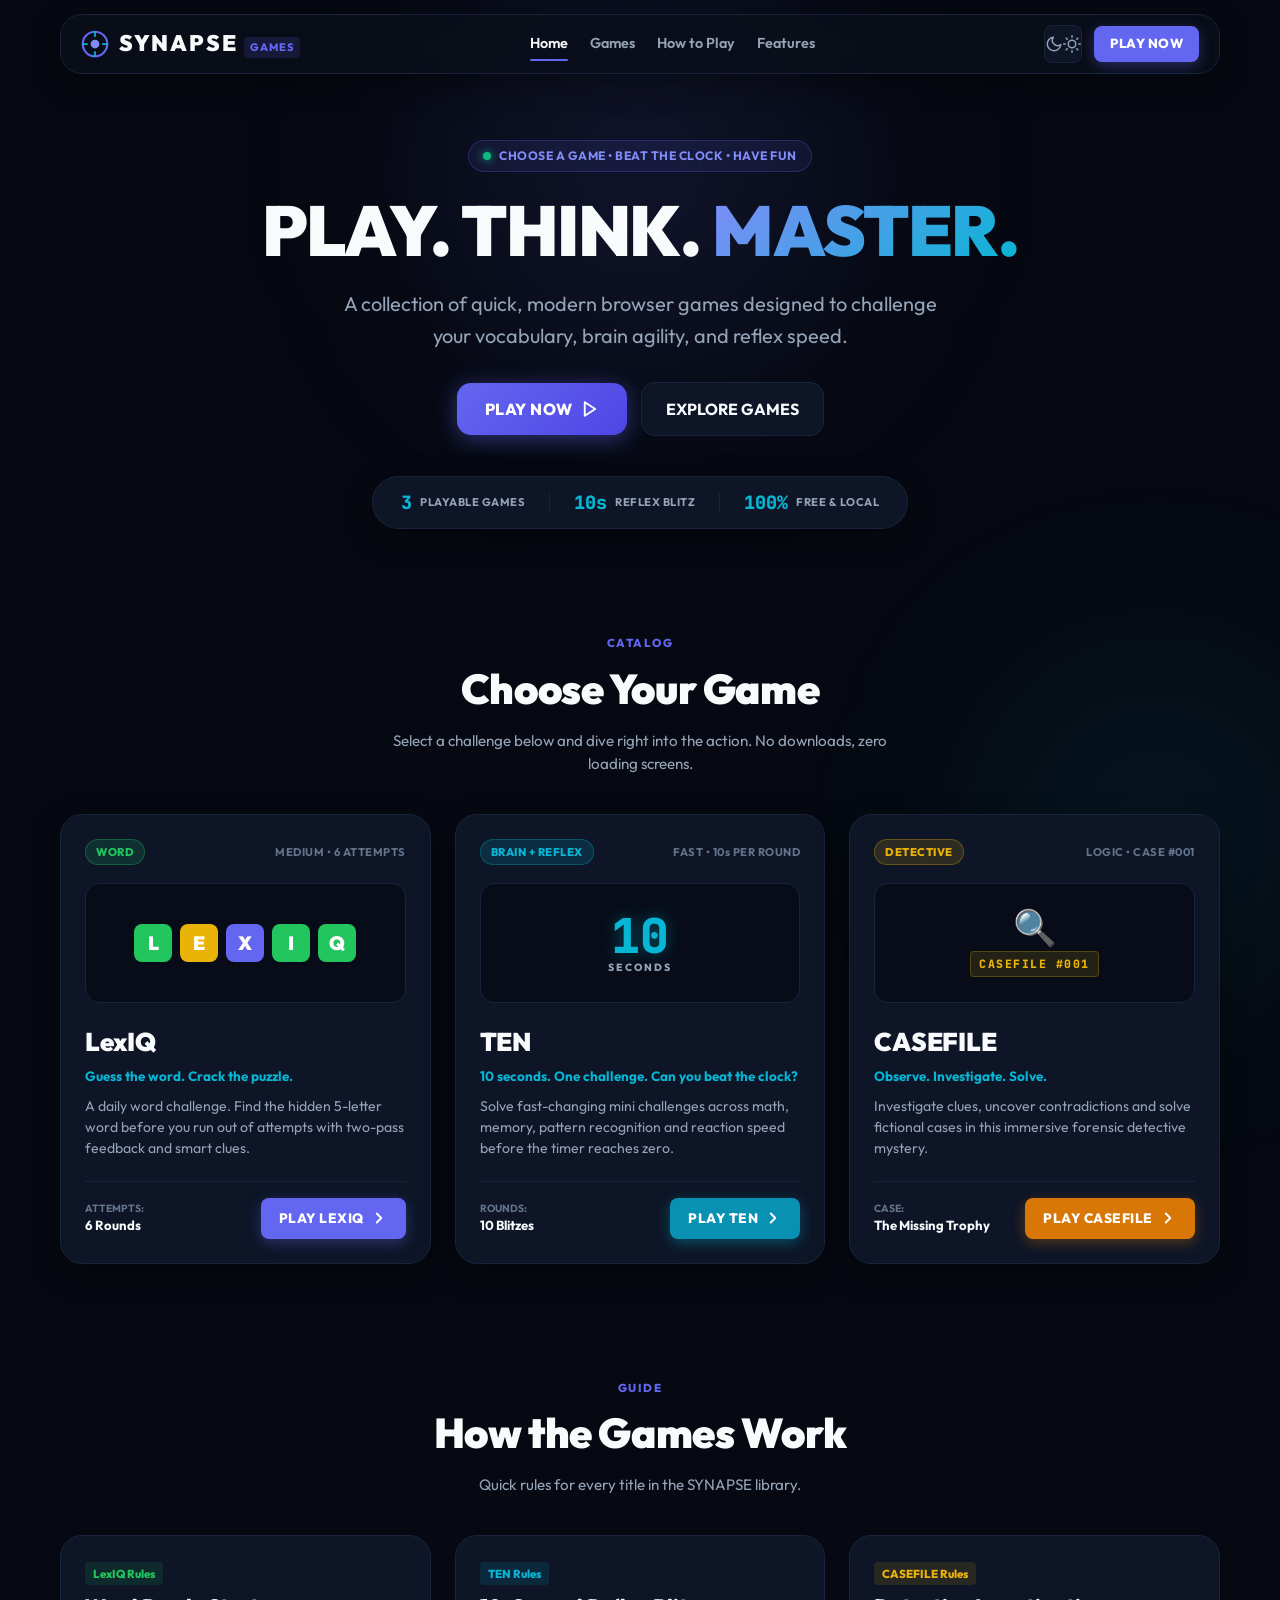
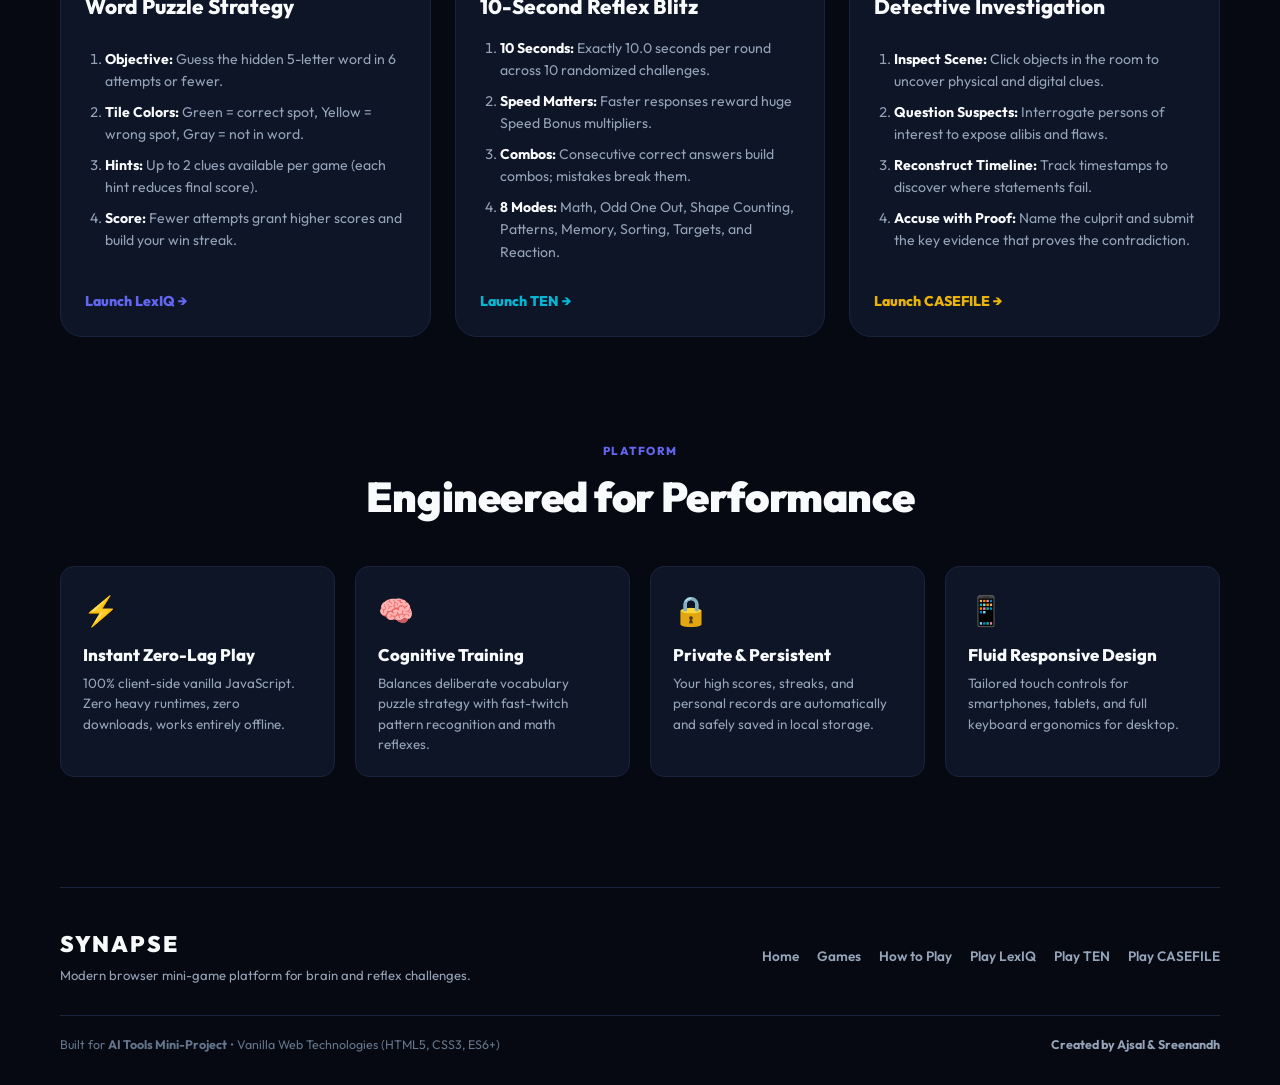
==== commit 7f5fac6d: "Add SYNAPSE Game Hub with LexIQ, TEN, and CASEFILE games" ====
--- a/index.html
+++ b/index.html
@@ -3,313 +3,351 @@
 <head>
   <meta charset="UTF-8">
   <meta name="viewport" content="width=device-width, initial-scale=1.0">
-  <title>LexIQ | 5-Letter Word Guessing Game</title>
-  <link rel="stylesheet" href="style.css">
+  <title>SYNAPSE | Play. Think. Master. — Web Mini-Game Hub</title>
+  <link rel="stylesheet" href="hub.css">
   <link rel="preconnect" href="https://fonts.googleapis.com">
   <link rel="preconnect" href="https://fonts.gstatic.com" crossorigin>
-  <link href="https://fonts.googleapis.com/css2?family=Outfit:wght@400;600;700;800&family=JetBrains+Mono:wght@600;700&display=swap" rel="stylesheet">
+  <link href="https://fonts.googleapis.com/css2?family=Outfit:wght@400;500;600;700;800;900&family=JetBrains+Mono:wght@700;800&display=swap" rel="stylesheet">
 </head>
 <body>
-  <!-- Toast Notification System -->
-  <div id="toast-container" class="toast-container" aria-live="polite" aria-atomic="true"></div>
-
-  <div class="app-container">
-    <!-- Header Section -->
-    <header class="app-header">
-      <div class="header-left">
-        <button id="btn-help" class="icon-btn" title="How to Play" aria-label="How to Play">
-          <svg width="22" height="22" viewBox="0 0 24 24" fill="none" stroke="currentColor" stroke-width="2" stroke-linecap="round" stroke-linejoin="round">
-            <circle cx="12" cy="12" r="10"></circle>
-            <path d="M9.09 9a3 3 0 0 1 5.83 1c0 2-3 3-3 3"></path>
-            <line x1="12" y1="17" x2="12.01" y2="17"></line>
-          </svg>
-        </button>
-        <button id="btn-stats" class="icon-btn" title="Game Statistics" aria-label="Statistics">
-          <svg width="22" height="22" viewBox="0 0 24 24" fill="none" stroke="currentColor" stroke-width="2" stroke-linecap="round" stroke-linejoin="round">
-            <line x1="18" y1="20" x2="18" y2="10"></line>
-            <line x1="12" y1="20" x2="12" y2="4"></line>
-            <line x1="6" y1="20" x2="6" y2="14"></line>
-          </svg>
-        </button>
-      </div>
-
-      <!-- Typography-based Branding & Logo -->
-      <div class="brand-container">
-        <div class="logo-wrapper">
-          <h1 class="brand-title">Lex<span class="brand-accent">IQ</span></h1>
-        </div>
-        <p class="brand-subtitle">Guess the word. Crack the puzzle.</p>
-      </div>
-
-      <div class="header-right">
-        <button id="btn-sound" class="icon-btn" title="Toggle Sound" aria-label="Toggle Sound">
-          <svg id="sound-icon-on" width="22" height="22" viewBox="0 0 24 24" fill="none" stroke="currentColor" stroke-width="2" stroke-linecap="round" stroke-linejoin="round">
-            <polygon points="11 5 6 9 2 9 2 15 6 15 11 19 11 5"></polygon>
-            <path d="M19.07 4.93a10 10 0 0 1 0 14.14M15.54 8.46a5 5 0 0 1 0 7.07"></path>
-          </svg>
-          <svg id="sound-icon-off" class="hidden" width="22" height="22" viewBox="0 0 24 24" fill="none" stroke="currentColor" stroke-width="2" stroke-linecap="round" stroke-linejoin="round">
-            <polygon points="11 5 6 9 2 9 2 15 6 15 11 19 11 5"></polygon>
-            <line x1="23" y1="9" x2="17" y2="15"></line>
-            <line x1="17" y1="9" x2="23" y2="15"></line>
-          </svg>
-        </button>
-        <button id="btn-theme" class="icon-btn" title="Toggle Theme" aria-label="Toggle Theme">
-          <svg id="theme-moon" width="22" height="22" viewBox="0 0 24 24" fill="none" stroke="currentColor" stroke-width="2" stroke-linecap="round" stroke-linejoin="round">
-            <path d="M21 12.79A9 9 0 1 1 11.21 3 7 7 0 0 0 21 12.79z"></path>
-          </svg>
-          <svg id="theme-sun" class="hidden" width="22" height="22" viewBox="0 0 24 24" fill="none" stroke="currentColor" stroke-width="2" stroke-linecap="round" stroke-linejoin="round">
-            <circle cx="12" cy="12" r="5"></circle>
-            <line x1="12" y1="1" x2="12" y2="3"></line>
-            <line x1="12" y1="21" x2="12" y2="23"></line>
-            <line x1="4.22" y1="4.22" x2="5.64" y2="5.64"></line>
-            <line x1="18.36" y1="18.36" x2="19.78" y2="19.78"></line>
-            <line x1="1" y1="12" x2="3" y2="12"></line>
-            <line x1="21" y1="12" x2="23" y2="12"></line>
-            <line x1="4.22" y1="19.78" x2="5.64" y2="18.36"></line>
-            <line x1="18.36" y1="5.64" x2="19.78" y2="4.22"></line>
-          </svg>
-        </button>
-        <button id="btn-about" class="icon-btn" title="About Project" aria-label="About Project">
-          <svg width="22" height="22" viewBox="0 0 24 24" fill="none" stroke="currentColor" stroke-width="2" stroke-linecap="round" stroke-linejoin="round">
-            <circle cx="12" cy="12" r="10"></circle>
-            <line x1="12" y1="16" x2="12" y2="12"></line>
-            <line x1="12" y1="8" x2="12.01" y2="8"></line>
-          </svg>
-        </button>
+  <!-- Ambient Background Glows -->
+  <div class="ambient-glow glow-1"></div>
+  <div class="ambient-glow glow-2"></div>
+
+  <div class="hub-wrapper">
+    <!-- Platform Navigation Header -->
+    <header class="hub-header">
+      <div class="header-content">
+        <a href="#hero" class="brand-link" aria-label="SYNAPSE Home">
+          <div class="brand-logo-icon">
+            <svg width="28" height="28" viewBox="0 0 32 32" fill="none" xmlns="http://www.w3.org/2000/svg">
+              <circle cx="16" cy="16" r="14" stroke="#6366f1" stroke-width="2.5" />
+              <circle cx="16" cy="16" r="5" fill="#818cf8" />
+              <path d="M16 2V7M16 25V30M2 16H7M25 16H30" stroke="#06b6d4" stroke-width="2" stroke-linecap="round" />
+            </svg>
+          </div>
+          <div class="brand-text">
+            <span class="brand-name">SYNAPSE</span>
+            <span class="brand-tag">GAMES</span>
+          </div>
+        </a>
+
+        <nav class="hub-nav" aria-label="Main Navigation">
+          <a href="#hero" class="nav-link active">Home</a>
+          <a href="#games" class="nav-link">Games</a>
+          <a href="#how-to-play" class="nav-link">How to Play</a>
+          <a href="#features" class="nav-link">Features</a>
+        </nav>
+
+        <div class="header-actions">
+          <button id="btn-theme-toggle" class="theme-toggle-btn" title="Toggle Light/Dark Theme" aria-label="Toggle Theme">
+            <svg id="theme-icon-moon" width="20" height="20" viewBox="0 0 24 24" fill="none" stroke="currentColor" stroke-width="2" stroke-linecap="round" stroke-linejoin="round">
+              <path d="M21 12.79A9 9 0 1 1 11.21 3 7 7 0 0 0 21 12.79z"></path>
+            </svg>
+            <svg id="theme-icon-sun" class="hidden" width="20" height="20" viewBox="0 0 24 24" fill="none" stroke="currentColor" stroke-width="2" stroke-linecap="round" stroke-linejoin="round">
+              <circle cx="12" cy="12" r="5"></circle>
+              <line x1="12" y1="1" x2="12" y2="3"></line>
+              <line x1="12" y1="21" x2="12" y2="23"></line>
+              <line x1="4.22" y1="4.22" x2="5.64" y2="5.64"></line>
+              <line x1="18.36" y1="18.36" x2="19.78" y2="19.78"></line>
+              <line x1="1" y1="12" x2="3" y2="12"></line>
+              <line x1="21" y1="12" x2="23" y2="12"></line>
+              <line x1="4.22" y1="19.78" x2="5.64" y2="18.36"></line>
+              <line x1="18.36" y1="5.64" x2="19.78" y2="4.22"></line>
+            </svg>
+          </button>
+          <a href="#games" class="btn-nav-play">PLAY NOW</a>
+        </div>
       </div>
     </header>
 
-    <!-- Quick Stats Bar -->
-    <section class="quick-stats" aria-label="Player Progress">
-      <div class="stat-pill">
-        <span class="stat-label">Attempt</span>
-        <span id="attempt-indicator" class="stat-value">1 / 6</span>
+    <!-- Main Platform Body -->
+    <main>
+      <!-- Hero Section -->
+      <section id="hero" class="hero-section">
+        <div class="hero-badge">
+          <span class="live-pulse"></span>
+          <span>CHOOSE A GAME • BEAT THE CLOCK • HAVE FUN</span>
+        </div>
+
+        <h1 class="hero-headline">
+          PLAY. THINK. <span class="gradient-text">MASTER.</span>
+        </h1>
+
+        <p class="hero-subtitle">
+          A collection of quick, modern browser games designed to challenge your vocabulary, brain agility, and reflex speed.
+        </p>
+
+        <div class="hero-cta-group">
+          <a href="#games" class="cta-primary">
+            <span>PLAY NOW</span>
+            <svg width="18" height="18" viewBox="0 0 24 24" fill="none" stroke="currentColor" stroke-width="2.5" stroke-linecap="round" stroke-linejoin="round">
+              <polygon points="5 3 19 12 5 21 5 3"></polygon>
+            </svg>
+          </a>
+          <a href="#how-to-play" class="cta-secondary">EXPLORE GAMES</a>
+        </div>
+
+        <!-- Quick Platform Stats Ribbon -->
+        <div class="platform-metrics">
+          <div class="metric-item">
+            <span class="metric-num">3</span>
+            <span class="metric-label">PLAYABLE GAMES</span>
+          </div>
+          <div class="metric-sep"></div>
+          <div class="metric-item">
+            <span class="metric-num">10s</span>
+            <span class="metric-label">REFLEX BLITZ</span>
+          </div>
+          <div class="metric-sep"></div>
+          <div class="metric-item">
+            <span class="metric-num">100%</span>
+            <span class="metric-label">FREE & LOCAL</span>
+          </div>
+        </div>
+      </section>
+
+      <!-- Game Selection Section -->
+      <section id="games" class="games-section">
+        <div class="section-header">
+          <span class="section-tag">CATALOG</span>
+          <h2 class="section-title">Choose Your Game</h2>
+          <p class="section-desc">Select a challenge below and dive right into the action. No downloads, zero loading screens.</p>
+        </div>
+
+        <div class="games-grid">
+          
+          <!-- GAME CARD 1: LexIQ -->
+          <article class="game-card card-lexiq">
+            <div class="card-glow"></div>
+            <div class="card-top">
+              <span class="game-category cat-word">WORD</span>
+              <span class="game-difficulty">MEDIUM • 6 ATTEMPTS</span>
+            </div>
+
+            <div class="card-art">
+              <!-- Visual Monogram Tiles -->
+              <div class="lexiq-tile-preview">
+                <div class="mini-tile correct">L</div>
+                <div class="mini-tile present">E</div>
+                <div class="mini-tile accent">X</div>
+                <div class="mini-tile correct">I</div>
+                <div class="mini-tile correct">Q</div>
+              </div>
+            </div>
+
+            <div class="card-content">
+              <h3 class="game-title">LexIQ</h3>
+              <p class="game-tagline">Guess the word. Crack the puzzle.</p>
+              <p class="game-description">
+                A daily word challenge. Find the hidden 5-letter word before you run out of attempts with two-pass feedback and smart clues.
+              </p>
+            </div>
+
+            <div class="card-footer">
+              <div class="game-meta">
+                <span class="meta-label">Attempts:</span>
+                <span class="meta-val">6 Rounds</span>
+              </div>
+              <a href="lexiq/index.html" class="btn-play-game">
+                <span>PLAY LEXIQ</span>
+                <svg width="18" height="18" viewBox="0 0 24 24" fill="none" stroke="currentColor" stroke-width="2.5" stroke-linecap="round" stroke-linejoin="round">
+                  <polyline points="9 18 15 12 9 6"></polyline>
+                </svg>
+              </a>
+            </div>
+          </article>
+
+          <!-- GAME CARD 2: TEN -->
+          <article class="game-card card-ten">
+            <div class="card-glow"></div>
+            <div class="card-top">
+              <span class="game-category cat-reflex">BRAIN + REFLEX</span>
+              <span class="game-difficulty">FAST • 10s PER ROUND</span>
+            </div>
+
+            <div class="card-art">
+              <div class="ten-badge-preview">
+                <div class="preview-ring"></div>
+                <span class="preview-ten-num">10</span>
+                <span class="preview-sec">SECONDS</span>
+              </div>
+            </div>
+
+            <div class="card-content">
+              <h3 class="game-title">TEN</h3>
+              <p class="game-tagline">10 seconds. One challenge. Can you beat the clock?</p>
+              <p class="game-description">
+                Solve fast-changing mini challenges across math, memory, pattern recognition and reaction speed before the timer reaches zero.
+              </p>
+            </div>
+
+            <div class="card-footer">
+              <div class="game-meta">
+                <span class="meta-label">Rounds:</span>
+                <span class="meta-val">10 Blitzes</span>
+              </div>
+              <a href="ten/index.html" class="btn-play-game btn-play-ten">
+                <span>PLAY TEN</span>
+                <svg width="18" height="18" viewBox="0 0 24 24" fill="none" stroke="currentColor" stroke-width="2.5" stroke-linecap="round" stroke-linejoin="round">
+                  <polyline points="9 18 15 12 9 6"></polyline>
+                </svg>
+              </a>
+            </div>
+          </article>
+
+          <!-- GAME CARD 3: CASEFILE -->
+          <article class="game-card card-casefile">
+            <div class="card-glow"></div>
+            <div class="card-top">
+              <span class="game-category cat-detective">DETECTIVE</span>
+              <span class="game-difficulty">LOGIC • CASE #001</span>
+            </div>
+
+            <div class="card-art">
+              <div class="casefile-badge-preview">
+                <div class="preview-badge-icon">🔍</div>
+                <span class="preview-case-tag">CASEFILE #001</span>
+              </div>
+            </div>
+
+            <div class="card-content">
+              <h3 class="game-title">CASEFILE</h3>
+              <p class="game-tagline">Observe. Investigate. Solve.</p>
+              <p class="game-description">
+                Investigate clues, uncover contradictions and solve fictional cases in this immersive forensic detective mystery.
+              </p>
+            </div>
+
+            <div class="card-footer">
+              <div class="game-meta">
+                <span class="meta-label">Case:</span>
+                <span class="meta-val casefile-meta-val">The Missing Trophy</span>
+              </div>
+              <a href="casefile/index.html" class="btn-play-game btn-play-casefile">
+                <span>PLAY CASEFILE</span>
+                <svg width="18" height="18" viewBox="0 0 24 24" fill="none" stroke="currentColor" stroke-width="2.5" stroke-linecap="round" stroke-linejoin="round">
+                  <polyline points="9 18 15 12 9 6"></polyline>
+                </svg>
+              </a>
+            </div>
+          </article>
+
+        </div>
+      </section>
+
+      <!-- How to Play Section -->
+      <section id="how-to-play" class="how-section">
+        <div class="section-header">
+          <span class="section-tag">GUIDE</span>
+          <h2 class="section-title">How the Games Work</h2>
+          <p class="section-desc">Quick rules for every title in the SYNAPSE library.</p>
+        </div>
+
+        <div class="guide-cards-grid">
+          <div class="guide-card">
+            <div class="guide-card-header">
+              <span class="guide-badge">LexIQ Rules</span>
+              <h3>Word Puzzle Strategy</h3>
+            </div>
+            <ol class="guide-steps">
+              <li><strong>Objective:</strong> Guess the hidden 5-letter word in 6 attempts or fewer.</li>
+              <li><strong>Tile Colors:</strong> Green = correct spot, Yellow = wrong spot, Gray = not in word.</li>
+              <li><strong>Hints:</strong> Up to 2 clues available per game (each hint reduces final score).</li>
+              <li><strong>Score:</strong> Fewer attempts grant higher scores and build your win streak.</li>
+            </ol>
+            <a href="lexiq/index.html" class="guide-link">Launch LexIQ →</a>
+          </div>
+
+          <div class="guide-card">
+            <div class="guide-card-header">
+              <span class="guide-badge ten-badge">TEN Rules</span>
+              <h3>10-Second Reflex Blitz</h3>
+            </div>
+            <ol class="guide-steps">
+              <li><strong>10 Seconds:</strong> Exactly 10.0 seconds per round across 10 randomized challenges.</li>
+              <li><strong>Speed Matters:</strong> Faster responses reward huge Speed Bonus multipliers.</li>
+              <li><strong>Combos:</strong> Consecutive correct answers build combos; mistakes break them.</li>
+              <li><strong>8 Modes:</strong> Math, Odd One Out, Shape Counting, Patterns, Memory, Sorting, Targets, and Reaction.</li>
+            </ol>
+            <a href="ten/index.html" class="guide-link ten-link">Launch TEN →</a>
+          </div>
+
+          <div class="guide-card">
+            <div class="guide-card-header">
+              <span class="guide-badge casefile-badge">CASEFILE Rules</span>
+              <h3>Detective Investigation</h3>
+            </div>
+            <ol class="guide-steps">
+              <li><strong>Inspect Scene:</strong> Click objects in the room to uncover physical and digital clues.</li>
+              <li><strong>Question Suspects:</strong> Interrogate persons of interest to expose alibis and flaws.</li>
+              <li><strong>Reconstruct Timeline:</strong> Track timestamps to discover where statements fail.</li>
+              <li><strong>Accuse with Proof:</strong> Name the culprit and submit the key evidence that proves the contradiction.</li>
+            </ol>
+            <a href="casefile/index.html" class="guide-link casefile-link">Launch CASEFILE →</a>
+          </div>
+        </div>
+      </section>
+
+      <!-- Features Section -->
+      <section id="features" class="features-section">
+        <div class="section-header">
+          <span class="section-tag">PLATFORM</span>
+          <h2 class="section-title">Engineered for Performance</h2>
+        </div>
+
+        <div class="features-grid">
+          <div class="feature-item">
+            <div class="feature-icon">⚡</div>
+            <h4>Instant Zero-Lag Play</h4>
+            <p>100% client-side vanilla JavaScript. Zero heavy runtimes, zero downloads, works entirely offline.</p>
+          </div>
+
+          <div class="feature-item">
+            <div class="feature-icon">🧠</div>
+            <h4>Cognitive Training</h4>
+            <p>Balances deliberate vocabulary puzzle strategy with fast-twitch pattern recognition and math reflexes.</p>
+          </div>
+
+          <div class="feature-item">
+            <div class="feature-icon">🔒</div>
+            <h4>Private & Persistent</h4>
+            <p>Your high scores, streaks, and personal records are automatically and safely saved in local storage.</p>
+          </div>
+
+          <div class="feature-item">
+            <div class="feature-icon">📱</div>
+            <h4>Fluid Responsive Design</h4>
+            <p>Tailored touch controls for smartphones, tablets, and full keyboard ergonomics for desktop.</p>
+          </div>
+        </div>
+      </section>
+    </main>
+
+    <!-- Platform Footer -->
+    <footer class="hub-footer">
+      <div class="footer-top">
+        <div class="footer-brand">
+          <span class="footer-brand-name">SYNAPSE</span>
+          <p>Modern browser mini-game platform for brain and reflex challenges.</p>
+        </div>
+        <div class="footer-links">
+          <a href="#hero">Home</a>
+          <a href="#games">Games</a>
+          <a href="#how-to-play">How to Play</a>
+          <a href="lexiq/index.html">Play LexIQ</a>
+          <a href="ten/index.html">Play TEN</a>
+          <a href="casefile/index.html">Play CASEFILE</a>
+        </div>
       </div>
-      <div class="stat-pill">
-        <span class="stat-label">Streak</span>
-        <span id="streak-indicator" class="stat-value highlight">0</span>
+      <div class="footer-bottom">
+        <p>Built for <strong>AI Tools Mini-Project</strong> • Vanilla Web Technologies (HTML5, CSS3, ES6+)</p>
+        <p class="credits">Created by Ajsal & Sreenandh</p>
       </div>
-      <div class="stat-pill">
-        <span class="stat-label">Best</span>
-        <span id="best-indicator" class="stat-value">0</span>
-      </div>
-      <div class="stat-pill">
-        <span class="stat-label">Hints</span>
-        <span id="hint-indicator" class="stat-value">2</span>
-      </div>
-    </section>
-
-    <!-- Main Game Board Grid (6 rows x 5 columns) -->
-    <main class="game-main">
-      <div id="board" class="board" role="grid" aria-label="Word puzzle grid">
-        <!-- 6 rows generated dynamically or statically -->
-      </div>
-    </main>
-
-    <!-- Action Controls (Hints & New Game) -->
-    <section class="controls-section">
-      <button id="btn-hint" class="action-btn hint-btn" aria-label="Get a hint">
-        <span class="btn-icon">💡</span>
-        <span id="btn-hint-text">Hint (2)</span>
-      </button>
-      <button id="btn-new-game" class="action-btn new-game-btn" aria-label="Start a new game">
-        <span class="btn-icon">🔄</span>
-        <span>New Game</span>
-      </button>
-    </section>
-
-    <!-- Interactive On-Screen Virtual Keyboard -->
-    <nav class="keyboard-container" aria-label="Virtual on-screen keyboard">
-      <div class="keyboard-row" id="kb-row-1"></div>
-      <div class="keyboard-row" id="kb-row-2"></div>
-      <div class="keyboard-row" id="kb-row-3"></div>
-    </nav>
-
-    <!-- Subtle Footer -->
-    <footer class="app-footer">
-      <p>DONE BY • <strong>AJSAL AND SREENANDH</strong></p>
     </footer>
   </div>
 
-  <!-- MODALS -->
-
-  <!-- 1. How to Play Modal -->
-  <div id="modal-help" class="modal-backdrop hidden" role="dialog" aria-modal="true" aria-labelledby="help-title">
-    <div class="modal-card">
-      <div class="modal-header">
-        <h2 id="help-title">How to Play LexIQ</h2>
-        <button class="modal-close" aria-label="Close modal">&times;</button>
-      </div>
-      <div class="modal-body">
-        <p class="guide-intro">Guess the secret <strong>5-letter word</strong> in <strong>6 attempts</strong> or fewer.</p>
-        <p>Each guess must be a valid 5-letter English word. Hit <strong>Enter</strong> to submit your guess.</p>
-        
-        <div class="guide-divider"></div>
-        <h3>Letter Tile Feedback</h3>
-        <p class="guide-note">After each guess, the color of the tiles will reveal how close your guess was:</p>
-
-        <div class="example-tile-group">
-          <div class="example-row">
-            <div class="example-tile correct">B</div>
-            <div class="example-tile">R</div>
-            <div class="example-tile">A</div>
-            <div class="example-tile">V</div>
-            <div class="example-tile">E</div>
-          </div>
-          <p class="example-desc"><strong>Green:</strong> The letter <strong>B</strong> is in the word and in the <strong>exact correct spot</strong>.</p>
-        </div>
-
-        <div class="example-tile-group">
-          <div class="example-row">
-            <div class="example-tile">P</div>
-            <div class="example-tile present">I</div>
-            <div class="example-tile">A</div>
-            <div class="example-tile">N</div>
-            <div class="example-tile">O</div>
-          </div>
-          <p class="example-desc"><strong>Yellow:</strong> The letter <strong>I</strong> is in the word, but in the <strong>wrong spot</strong>.</p>
-        </div>
-
-        <div class="example-tile-group">
-          <div class="example-row">
-            <div class="example-tile">C</div>
-            <div class="example-tile">L</div>
-            <div class="example-tile">O</div>
-            <div class="example-tile absent">U</div>
-            <div class="example-tile">D</div>
-          </div>
-          <p class="example-desc"><strong>Gray:</strong> The letter <strong>U</strong> is <strong>not present</strong> anywhere in the secret word.</p>
-        </div>
-
-        <div class="guide-divider"></div>
-        <h3>Smart Hints System</h3>
-        <ul class="guide-list">
-          <li><strong>Hint 1:</strong> Reveals a correct letter and its exact position.</li>
-          <li><strong>Hint 2:</strong> Gives a contextual clue about the word's meaning.</li>
-          <li>Maximum <strong>2 hints</strong> allowed per game (each hint reduces the final score slightly).</li>
-        </ul>
-      </div>
-    </div>
-  </div>
-
-  <!-- 2. Statistics Modal -->
-  <div id="modal-stats" class="modal-backdrop hidden" role="dialog" aria-modal="true" aria-labelledby="stats-title">
-    <div class="modal-card">
-      <div class="modal-header">
-        <h2 id="stats-title">Game Statistics</h2>
-        <button class="modal-close" aria-label="Close modal">&times;</button>
-      </div>
-      <div class="modal-body">
-        <div class="stats-grid">
-          <div class="stat-box">
-            <span id="stat-played" class="stat-num">0</span>
-            <span class="stat-label">Played</span>
-          </div>
-          <div class="stat-box">
-            <span id="stat-wins" class="stat-num">0</span>
-            <span class="stat-label">Won</span>
-          </div>
-          <div class="stat-box">
-            <span id="stat-win-pct" class="stat-num">0%</span>
-            <span class="stat-label">Win %</span>
-          </div>
-          <div class="stat-box">
-            <span id="stat-streak" class="stat-num">0</span>
-            <span class="stat-label">Streak</span>
-          </div>
-          <div class="stat-box">
-            <span id="stat-max-streak" class="stat-num">0</span>
-            <span class="stat-label">Best</span>
-          </div>
-        </div>
-
-        <div class="guide-divider"></div>
-        <h3>Score Distribution</h3>
-        <div class="score-summary">
-          <div class="score-row">
-            <span>Highest Single Score:</span>
-            <strong id="stat-best-score">0 pts</strong>
-          </div>
-          <div class="score-row">
-            <span>Last Game Score:</span>
-            <strong id="stat-last-score">0 pts</strong>
-          </div>
-        </div>
-
-        <div class="modal-actions">
-          <button id="btn-stats-reset" class="btn-subtle" title="Reset all game records">Clear Statistics</button>
-        </div>
-      </div>
-    </div>
-  </div>
-
-  <!-- 3. Game Over / Result Modal -->
-  <div id="modal-gameover" class="modal-backdrop hidden" role="dialog" aria-modal="true" aria-labelledby="result-title">
-    <div class="modal-card celebration-card">
-      <div class="modal-header center-header">
-        <div id="result-emoji" class="result-emoji">🎉</div>
-        <h2 id="result-title">Brilliant!</h2>
-        <p id="result-subtitle" class="result-subtitle">You cracked the puzzle!</p>
-      </div>
-      <div class="modal-body">
-        <div class="word-reveal-box">
-          <span class="reveal-caption">The secret word was:</span>
-          <div id="result-word" class="revealed-word">APPLE</div>
-          <div id="result-clue" class="revealed-clue">A popular crisp fruit that keeps the doctor away.</div>
-        </div>
-
-        <div class="result-details-grid">
-          <div class="res-item">
-            <span class="res-val" id="res-attempts">3 / 6</span>
-            <span class="res-lbl">Attempts</span>
-          </div>
-          <div class="res-item">
-            <span class="res-val" id="res-score">80</span>
-            <span class="res-lbl">Points</span>
-          </div>
-          <div class="res-item">
-            <span class="res-val" id="res-streak">1</span>
-            <span class="res-lbl">Streak</span>
-          </div>
-        </div>
-
-        <div class="modal-actions">
-          <button id="btn-play-again" class="action-btn new-game-btn w-full">Play Next Word</button>
-        </div>
-      </div>
-    </div>
-  </div>
-
-  <!-- 4. About Modal -->
-  <div id="modal-about" class="modal-backdrop hidden" role="dialog" aria-modal="true" aria-labelledby="about-title">
-    <div class="modal-card">
-      <div class="modal-header">
-        <h2 id="about-title">About LexIQ</h2>
-        <button class="modal-close" aria-label="Close modal">&times;</button>
-      </div>
-      <div class="modal-body">
-        <p><strong>LexIQ</strong> is an original, lightweight word guessing puzzle game designed for a college <strong>AI Tools Course Mini-Project</strong>.</p>
-        
-        <div class="guide-divider"></div>
-        <h3>Technology Stack</h3>
-        <ul class="tech-list">
-          <li><strong>HTML5:</strong> Semantic elements, ARIA accessibility, responsive viewports.</li>
-          <li><strong>CSS3:</strong> Custom theme variables, flex/grid layouts, smooth animations, accessible contrast.</li>
-          <li><strong>Vanilla JavaScript (ES6+):</strong> Two-pass letter validation logic, state machine, local storage persistence.</li>
-          <li><strong>Web Audio API:</strong> Pure algorithmic audio synthesizer for native, zero-dependency sound effects.</li>
-        </ul>
-
-        <div class="guide-divider"></div>
-        <h3>AI-Assisted Development</h3>
-        <p class="about-note">
-          This project was developed with the assistance of modern generative AI coding tools for ideation, UI styling suggestions, duplicate letter matching algorithms, and automated test design.
-        </p>
-      </div>
-    </div>
-  </div>
-
   <!-- Scripts -->
-  <script src="words.js"></script>
-  <script src="script.js"></script>
+  <script src="hub.js"></script>
 </body>
 </html>
--- a/hub.css
+++ b/hub.css
@@ -0,0 +1,953 @@
+/* ==========================================================================
+   SYNAPSE - Game Hub Stylesheet
+   Modern, Premium Browser Gaming Platform
+   ========================================================================== */
+
+/* --------------------------------------------------------------------------
+   Tokens & Color Themes
+   -------------------------------------------------------------------------- */
+:root {
+  --font-main: 'Outfit', -apple-system, BlinkMacSystemFont, "Segoe UI", Roboto, sans-serif;
+  --font-mono: 'JetBrains Mono', monospace;
+
+  --color-primary: #6366f1;
+  --color-primary-hover: #4f46e5;
+  --color-cyan: #06b6d4;
+  --color-emerald: #10b981;
+  --color-amber: #f59e0b;
+  --color-rose: #f43f5e;
+  
+  --radius-sm: 8px;
+  --radius-md: 14px;
+  --radius-lg: 22px;
+  --radius-xl: 32px;
+
+  --transition-fast: 0.15s ease;
+  --transition-normal: 0.25s cubic-bezier(0.16, 1, 0.3, 1);
+}
+
+/* Dark Mode (Default) */
+[data-theme="dark"] {
+  --bg-page: #060911;
+  --bg-header: rgba(10, 15, 26, 0.82);
+  --bg-card: #0d1527;
+  --bg-card-hover: #131e36;
+  --bg-card-inner: #070c18;
+  
+  --border-subtle: #19243c;
+  --border-highlight: #334670;
+  
+  --text-main: #f8fafc;
+  --text-muted: #94a3b8;
+  --text-faint: #64748b;
+  
+  --glow-1: rgba(99, 102, 241, 0.18);
+  --glow-2: rgba(6, 182, 212, 0.14);
+  --card-shadow: 0 10px 30px rgba(0, 0, 0, 0.35);
+  --card-hover-shadow: 0 20px 45px rgba(99, 102, 241, 0.22);
+}
+
+/* Light Mode */
+[data-theme="light"] {
+  --bg-page: #f8fafc;
+  --bg-header: rgba(255, 255, 255, 0.85);
+  --bg-card: #ffffff;
+  --bg-card-hover: #f1f5f9;
+  --bg-card-inner: #f8fafc;
+  
+  --border-subtle: #e2e8f0;
+  --border-highlight: #cbd5e1;
+  
+  --text-main: #0f172a;
+  --text-muted: #64748b;
+  --text-faint: #94a3b8;
+  
+  --glow-1: rgba(99, 102, 241, 0.08);
+  --glow-2: rgba(6, 182, 212, 0.06);
+  --card-shadow: 0 6px 20px rgba(0, 0, 0, 0.06);
+  --card-hover-shadow: 0 14px 35px rgba(99, 102, 241, 0.14);
+}
+
+/* --------------------------------------------------------------------------
+   Reset & Base Styles
+   -------------------------------------------------------------------------- */
+*, *::before, *::after {
+  box-sizing: border-box;
+  margin: 0;
+  padding: 0;
+}
+
+html {
+  scroll-behavior: smooth;
+}
+
+body {
+  font-family: var(--font-main);
+  background-color: var(--bg-page);
+  color: var(--text-main);
+  min-height: 100vh;
+  min-height: 100dvh;
+  line-height: 1.5;
+  overflow-x: hidden;
+  position: relative;
+  transition: background-color var(--transition-normal), color var(--transition-normal);
+}
+
+/* Ambient Glow Blobs */
+.ambient-glow {
+  position: absolute;
+  border-radius: 50%;
+  filter: blur(100px);
+  pointer-events: none;
+  z-index: 0;
+}
+
+.glow-1 {
+  width: 550px;
+  height: 550px;
+  top: -100px;
+  left: 50%;
+  transform: translateX(-50%);
+  background: radial-gradient(circle, var(--glow-1) 0%, transparent 70%);
+}
+
+.glow-2 {
+  width: 450px;
+  height: 450px;
+  top: 600px;
+  right: -100px;
+  background: radial-gradient(circle, var(--glow-2) 0%, transparent 70%);
+}
+
+.hub-wrapper {
+  position: relative;
+  z-index: 1;
+  width: 100%;
+  max-width: 1200px;
+  margin: 0 auto;
+  padding: 0 20px;
+}
+
+/* --------------------------------------------------------------------------
+   Header Navigation
+   -------------------------------------------------------------------------- */
+.hub-header {
+  position: sticky;
+  top: 14px;
+  z-index: 100;
+  margin-bottom: 30px;
+}
+
+.header-content {
+  background: var(--bg-header);
+  border: 1px solid var(--border-subtle);
+  border-radius: var(--radius-lg);
+  backdrop-filter: blur(12px);
+  -webkit-backdrop-filter: blur(12px);
+  padding: 10px 20px;
+  display: flex;
+  align-items: center;
+  justify-content: space-between;
+  box-shadow: var(--card-shadow);
+}
+
+.brand-link {
+  display: flex;
+  align-items: center;
+  gap: 10px;
+  text-decoration: none;
+}
+
+.brand-logo-icon {
+  display: flex;
+  align-items: center;
+  justify-content: center;
+  transition: transform var(--transition-fast);
+}
+
+.brand-link:hover .brand-logo-icon {
+  transform: scale(1.08) rotate(5deg);
+}
+
+.brand-text {
+  display: flex;
+  align-items: baseline;
+  gap: 6px;
+}
+
+.brand-name {
+  font-size: 1.4rem;
+  font-weight: 900;
+  letter-spacing: 2px;
+  color: var(--text-main);
+}
+
+.brand-tag {
+  font-size: 0.68rem;
+  font-weight: 800;
+  color: var(--color-primary);
+  background: rgba(99, 102, 241, 0.15);
+  padding: 2px 6px;
+  border-radius: 4px;
+  letter-spacing: 1px;
+}
+
+.hub-nav {
+  display: flex;
+  align-items: center;
+  gap: 22px;
+}
+
+.nav-link {
+  color: var(--text-muted);
+  font-size: 0.9rem;
+  font-weight: 600;
+  text-decoration: none;
+  transition: color var(--transition-fast);
+  position: relative;
+}
+
+.nav-link:hover, .nav-link.active {
+  color: var(--text-main);
+}
+
+.nav-link.active::after {
+  content: '';
+  position: absolute;
+  bottom: -6px;
+  left: 0;
+  width: 100%;
+  height: 2px;
+  background: var(--color-primary);
+  border-radius: 2px;
+}
+
+.header-actions {
+  display: flex;
+  align-items: center;
+  gap: 12px;
+}
+
+.theme-toggle-btn {
+  background: var(--bg-card);
+  border: 1px solid var(--border-subtle);
+  color: var(--text-muted);
+  width: 38px;
+  height: 38px;
+  border-radius: var(--radius-sm);
+  display: flex;
+  align-items: center;
+  justify-content: center;
+  cursor: pointer;
+  transition: all var(--transition-fast);
+}
+
+.theme-toggle-btn:hover {
+  color: var(--text-main);
+  border-color: var(--border-highlight);
+}
+
+.btn-nav-play {
+  background: var(--color-primary);
+  color: #ffffff;
+  font-size: 0.82rem;
+  font-weight: 800;
+  letter-spacing: 0.5px;
+  padding: 8px 16px;
+  border-radius: var(--radius-sm);
+  text-decoration: none;
+  box-shadow: 0 4px 14px rgba(99, 102, 241, 0.35);
+  transition: all var(--transition-fast);
+}
+
+.btn-nav-play:hover {
+  background: var(--color-primary-hover);
+  transform: translateY(-1px);
+}
+
+/* --------------------------------------------------------------------------
+   Hero Section
+   -------------------------------------------------------------------------- */
+.hero-section {
+  text-align: center;
+  padding: 50px 10px 40px;
+  display: flex;
+  flex-direction: column;
+  align-items: center;
+}
+
+.hero-badge {
+  display: inline-flex;
+  align-items: center;
+  gap: 8px;
+  background: rgba(99, 102, 241, 0.1);
+  border: 1px solid rgba(99, 102, 241, 0.25);
+  padding: 6px 14px;
+  border-radius: 30px;
+  font-size: 0.76rem;
+  font-weight: 700;
+  letter-spacing: 0.5px;
+  color: #818cf8;
+  margin-bottom: 20px;
+}
+
+.live-pulse {
+  width: 8px;
+  height: 8px;
+  border-radius: 50%;
+  background: var(--color-emerald);
+  box-shadow: 0 0 10px var(--color-emerald);
+  animation: pulse 1.8s infinite;
+}
+
+.hero-headline {
+  font-size: clamp(2.6rem, 6vw, 4.4rem);
+  font-weight: 900;
+  letter-spacing: -0.02em;
+  line-height: 1.1;
+  margin-bottom: 18px;
+  max-width: 800px;
+}
+
+.gradient-text {
+  background: linear-gradient(135deg, #818cf8 0%, #06b6d4 100%);
+  -webkit-background-clip: text;
+  -webkit-text-fill-color: transparent;
+}
+
+.hero-subtitle {
+  font-size: clamp(1rem, 2vw, 1.25rem);
+  color: var(--text-muted);
+  max-width: 620px;
+  line-height: 1.6;
+  margin-bottom: 30px;
+}
+
+.hero-cta-group {
+  display: flex;
+  align-items: center;
+  gap: 14px;
+  margin-bottom: 40px;
+}
+
+.cta-primary {
+  background: linear-gradient(135deg, #6366f1 0%, #4f46e5 100%);
+  color: #ffffff;
+  padding: 14px 28px;
+  border-radius: var(--radius-md);
+  font-size: 1rem;
+  font-weight: 800;
+  letter-spacing: 0.5px;
+  text-decoration: none;
+  display: inline-flex;
+  align-items: center;
+  gap: 8px;
+  box-shadow: 0 4px 22px rgba(99, 102, 241, 0.45);
+  transition: all var(--transition-fast);
+}
+
+.cta-primary:hover {
+  transform: translateY(-2px);
+  box-shadow: 0 8px 30px rgba(99, 102, 241, 0.6);
+}
+
+.cta-secondary {
+  background: var(--bg-card);
+  border: 1px solid var(--border-subtle);
+  color: var(--text-main);
+  padding: 14px 24px;
+  border-radius: var(--radius-md);
+  font-size: 1rem;
+  font-weight: 700;
+  text-decoration: none;
+  transition: all var(--transition-fast);
+}
+
+.cta-secondary:hover {
+  background: var(--bg-card-hover);
+  border-color: var(--border-highlight);
+}
+
+/* Platform Metrics Ribbon */
+.platform-metrics {
+  display: flex;
+  align-items: center;
+  gap: 24px;
+  background: var(--bg-card);
+  border: 1px solid var(--border-subtle);
+  padding: 12px 28px;
+  border-radius: 40px;
+  box-shadow: var(--card-shadow);
+}
+
+.metric-item {
+  display: flex;
+  align-items: center;
+  gap: 8px;
+}
+
+.metric-num {
+  font-size: 1.15rem;
+  font-weight: 900;
+  font-family: var(--font-mono);
+  color: var(--color-cyan);
+}
+
+.metric-label {
+  font-size: 0.7rem;
+  font-weight: 700;
+  letter-spacing: 0.5px;
+  color: var(--text-muted);
+}
+
+.metric-sep {
+  width: 1px;
+  height: 18px;
+  background: var(--border-subtle);
+}
+
+/* --------------------------------------------------------------------------
+   Game Selection Section ("Choose Your Game")
+   -------------------------------------------------------------------------- */
+.games-section {
+  padding: 60px 0;
+}
+
+.section-header {
+  text-align: center;
+  margin-bottom: 38px;
+}
+
+.section-tag {
+  display: inline-block;
+  font-size: 0.72rem;
+  font-weight: 800;
+  letter-spacing: 1.5px;
+  color: var(--color-primary);
+  text-transform: uppercase;
+  margin-bottom: 6px;
+}
+
+.section-title {
+  font-size: clamp(1.8rem, 4vw, 2.6rem);
+  font-weight: 900;
+  letter-spacing: -0.01em;
+  margin-bottom: 10px;
+}
+
+.section-desc {
+  font-size: 0.95rem;
+  color: var(--text-muted);
+  max-width: 500px;
+  margin: 0 auto;
+}
+
+.games-grid {
+  display: grid;
+  grid-template-columns: repeat(auto-fit, minmax(320px, 1fr));
+  gap: 24px;
+}
+
+/* Interactive Game Card */
+.game-card {
+  background: var(--bg-card);
+  border: 1px solid var(--border-subtle);
+  border-radius: var(--radius-lg);
+  padding: 24px;
+  display: flex;
+  flex-direction: column;
+  justify-content: space-between;
+  position: relative;
+  overflow: hidden;
+  box-shadow: var(--card-shadow);
+  transition: transform var(--transition-normal), border-color var(--transition-normal), box-shadow var(--transition-normal);
+}
+
+.game-card:hover {
+  transform: translateY(-6px);
+  border-color: var(--color-primary);
+  box-shadow: var(--card-hover-shadow);
+}
+
+.card-top {
+  display: flex;
+  justify-content: space-between;
+  align-items: center;
+  margin-bottom: 18px;
+}
+
+.game-category {
+  font-size: 0.7rem;
+  font-weight: 800;
+  letter-spacing: 0.5px;
+  padding: 4px 10px;
+  border-radius: 20px;
+}
+
+.cat-word {
+  background: rgba(34, 197, 94, 0.15);
+  color: #22c55e;
+  border: 1px solid rgba(34, 197, 94, 0.3);
+}
+
+.cat-reflex {
+  background: rgba(6, 182, 212, 0.15);
+  color: #06b6d4;
+  border: 1px solid rgba(6, 182, 212, 0.3);
+}
+
+.cat-detective {
+  background: rgba(234, 179, 8, 0.15);
+  color: #eab308;
+  border: 1px solid rgba(234, 179, 8, 0.3);
+}
+
+.card-casefile:hover {
+  border-color: #eab308;
+  box-shadow: 0 16px 36px rgba(234, 179, 8, 0.15);
+}
+
+.cat-upcoming {
+  background: rgba(148, 163, 184, 0.15);
+  color: #94a3b8;
+  border: 1px solid rgba(148, 163, 184, 0.25);
+}
+
+.game-difficulty {
+  font-size: 0.7rem;
+  font-weight: 700;
+  color: var(--text-faint);
+  letter-spacing: 0.5px;
+}
+
+/* Card Visual Illustrations */
+.card-art {
+  height: 120px;
+  background: var(--bg-card-inner);
+  border: 1px solid var(--border-subtle);
+  border-radius: var(--radius-md);
+  display: flex;
+  align-items: center;
+  justify-content: center;
+  margin-bottom: 20px;
+  overflow: hidden;
+}
+
+/* LexIQ Tile Monogram */
+.lexiq-tile-preview {
+  display: flex;
+  gap: 8px;
+}
+
+.mini-tile {
+  width: 38px;
+  height: 38px;
+  border-radius: var(--radius-sm);
+  display: flex;
+  align-items: center;
+  justify-content: center;
+  font-weight: 900;
+  font-size: 1.2rem;
+  color: #ffffff;
+  transition: transform var(--transition-fast);
+}
+
+.game-card:hover .mini-tile {
+  transform: translateY(-3px);
+}
+
+.mini-tile.correct { background: #22c55e; }
+.mini-tile.present { background: #eab308; }
+.mini-tile.accent { background: #6366f1; }
+
+/* TEN Countdown Badge Visual */
+.ten-badge-preview {
+  display: flex;
+  flex-direction: column;
+  align-items: center;
+  position: relative;
+}
+
+.preview-ten-num {
+  font-size: 3rem;
+  font-weight: 900;
+  font-family: var(--font-mono);
+  color: #06b6d4;
+  line-height: 1;
+  text-shadow: 0 0 16px rgba(6, 182, 212, 0.4);
+  transition: transform var(--transition-fast);
+}
+
+.game-card:hover .preview-ten-num {
+  transform: scale(1.1);
+}
+
+.preview-sec {
+  font-size: 0.65rem;
+  font-weight: 800;
+  letter-spacing: 2px;
+  color: var(--text-muted);
+}
+
+/* CASEFILE Badge Visual */
+.casefile-badge-preview {
+  display: flex;
+  flex-direction: column;
+  align-items: center;
+  gap: 6px;
+}
+
+.preview-badge-icon {
+  font-size: 2.2rem;
+  line-height: 1;
+  transition: transform var(--transition-fast);
+}
+
+.game-card:hover .preview-badge-icon {
+  transform: scale(1.15) rotate(-5deg);
+}
+
+.preview-case-tag {
+  font-size: 0.72rem;
+  font-weight: 800;
+  letter-spacing: 1.5px;
+  font-family: var(--font-mono);
+  color: #eab308;
+  background: rgba(234, 179, 8, 0.12);
+  padding: 3px 8px;
+  border-radius: 4px;
+  border: 1px solid rgba(234, 179, 8, 0.25);
+}
+
+.upcoming-icon-wrap {
+  color: var(--text-faint);
+  animation: floatIcon 3s infinite ease-in-out;
+}
+
+/* Card Content */
+.game-title {
+  font-size: 1.6rem;
+  font-weight: 900;
+  letter-spacing: -0.01em;
+  margin-bottom: 4px;
+}
+
+.game-tagline {
+  font-size: 0.84rem;
+  font-weight: 700;
+  color: var(--color-cyan);
+  margin-bottom: 10px;
+}
+
+.game-description {
+  font-size: 0.88rem;
+  color: var(--text-muted);
+  line-height: 1.5;
+  margin-bottom: 22px;
+}
+
+/* Card Footer */
+.card-footer {
+  display: flex;
+  align-items: center;
+  justify-content: space-between;
+  padding-top: 16px;
+  border-top: 1px solid var(--border-subtle);
+}
+
+.game-meta {
+  display: flex;
+  flex-direction: column;
+}
+
+.meta-label {
+  font-size: 0.65rem;
+  font-weight: 700;
+  color: var(--text-faint);
+  text-transform: uppercase;
+}
+
+.meta-val {
+  font-size: 0.82rem;
+  font-weight: 700;
+  color: var(--text-main);
+}
+
+.btn-play-game {
+  background: var(--color-primary);
+  color: #ffffff;
+  padding: 10px 18px;
+  border-radius: var(--radius-sm);
+  font-size: 0.85rem;
+  font-weight: 800;
+  letter-spacing: 0.5px;
+  text-decoration: none;
+  display: inline-flex;
+  align-items: center;
+  gap: 6px;
+  box-shadow: 0 4px 14px rgba(99, 102, 241, 0.35);
+  transition: all var(--transition-fast);
+}
+
+.btn-play-game:hover {
+  background: var(--color-primary-hover);
+  transform: translateX(2px);
+}
+
+.btn-play-ten {
+  background: #0891b2;
+  box-shadow: 0 4px 14px rgba(6, 182, 212, 0.35);
+}
+
+.btn-play-ten:hover {
+  background: #06b6d4;
+}
+
+.btn-play-casefile {
+  background: #d97706;
+  box-shadow: 0 4px 14px rgba(217, 119, 6, 0.35);
+}
+
+.btn-play-casefile:hover {
+  background: #f59e0b;
+}
+
+.badge-coming-soon {
+  font-size: 0.75rem;
+  font-weight: 800;
+  letter-spacing: 1px;
+  color: var(--text-faint);
+  background: var(--bg-card-inner);
+  border: 1px solid var(--border-subtle);
+  padding: 6px 14px;
+  border-radius: 20px;
+}
+
+/* --------------------------------------------------------------------------
+   How to Play Guide Section
+   -------------------------------------------------------------------------- */
+.how-section {
+  padding: 50px 0;
+}
+
+.guide-cards-grid {
+  display: grid;
+  grid-template-columns: repeat(auto-fit, minmax(320px, 1fr));
+  gap: 24px;
+}
+
+.guide-card {
+  background: var(--bg-card);
+  border: 1px solid var(--border-subtle);
+  border-radius: var(--radius-lg);
+  padding: 24px;
+  display: flex;
+  flex-direction: column;
+  justify-content: space-between;
+}
+
+.guide-card-header {
+  margin-bottom: 14px;
+}
+
+.guide-badge {
+  display: inline-block;
+  font-size: 0.72rem;
+  font-weight: 800;
+  color: #22c55e;
+  background: rgba(34, 197, 94, 0.12);
+  padding: 3px 8px;
+  border-radius: 4px;
+  margin-bottom: 6px;
+}
+
+.ten-badge {
+  color: #06b6d4;
+  background: rgba(6, 182, 212, 0.12);
+}
+
+.casefile-badge {
+  color: #eab308;
+  background: rgba(234, 179, 8, 0.12);
+}
+
+.guide-card h3 {
+  font-size: 1.3rem;
+  font-weight: 800;
+}
+
+.guide-steps {
+  padding-left: 20px;
+  color: var(--text-muted);
+  font-size: 0.88rem;
+  line-height: 1.6;
+  margin-bottom: 20px;
+}
+
+.guide-steps li {
+  margin-bottom: 8px;
+}
+
+.guide-steps strong {
+  color: var(--text-main);
+}
+
+.guide-link {
+  font-size: 0.88rem;
+  font-weight: 800;
+  color: var(--color-primary);
+  text-decoration: none;
+  transition: transform var(--transition-fast);
+}
+
+.guide-link:hover {
+  text-decoration: underline;
+  transform: translateX(3px);
+}
+
+.ten-link {
+  color: var(--color-cyan);
+}
+
+.casefile-link {
+  color: #eab308;
+}
+
+/* --------------------------------------------------------------------------
+   Platform Features Section
+   -------------------------------------------------------------------------- */
+.features-section {
+  padding: 50px 0 70px;
+}
+
+.features-grid {
+  display: grid;
+  grid-template-columns: repeat(auto-fit, minmax(240px, 1fr));
+  gap: 20px;
+}
+
+.feature-item {
+  background: var(--bg-card);
+  border: 1px solid var(--border-subtle);
+  border-radius: var(--radius-md);
+  padding: 22px;
+}
+
+.feature-icon {
+  font-size: 1.8rem;
+  margin-bottom: 10px;
+}
+
+.feature-item h4 {
+  font-size: 1.05rem;
+  font-weight: 800;
+  margin-bottom: 6px;
+}
+
+.feature-item p {
+  font-size: 0.84rem;
+  color: var(--text-muted);
+  line-height: 1.5;
+}
+
+/* --------------------------------------------------------------------------
+   Footer
+   -------------------------------------------------------------------------- */
+.hub-footer {
+  border-top: 1px solid var(--border-subtle);
+  padding: 40px 0 30px;
+  margin-top: 40px;
+}
+
+.footer-top {
+  display: flex;
+  justify-content: space-between;
+  align-items: center;
+  flex-wrap: wrap;
+  gap: 20px;
+  margin-bottom: 30px;
+}
+
+.footer-brand-name {
+  font-size: 1.4rem;
+  font-weight: 900;
+  letter-spacing: 2px;
+  color: var(--text-main);
+}
+
+.footer-brand p {
+  font-size: 0.82rem;
+  color: var(--text-muted);
+  margin-top: 4px;
+}
+
+.footer-links {
+  display: flex;
+  gap: 18px;
+  flex-wrap: wrap;
+}
+
+.footer-links a {
+  color: var(--text-muted);
+  font-size: 0.85rem;
+  font-weight: 600;
+  text-decoration: none;
+  transition: color var(--transition-fast);
+}
+
+.footer-links a:hover {
+  color: var(--text-main);
+}
+
+.footer-bottom {
+  display: flex;
+  justify-content: space-between;
+  align-items: center;
+  flex-wrap: wrap;
+  gap: 10px;
+  font-size: 0.78rem;
+  color: var(--text-faint);
+  border-top: 1px solid var(--border-subtle);
+  padding-top: 20px;
+}
+
+.credits {
+  font-weight: 700;
+  color: var(--text-muted);
+}
+
+/* --------------------------------------------------------------------------
+   Animations & Responsive Breakpoints
+   -------------------------------------------------------------------------- */
+@keyframes pulse {
+  0%, 100% { opacity: 1; transform: scale(1); }
+  50% { opacity: 0.4; transform: scale(0.85); }
+}
+
+@keyframes floatIcon {
+  0%, 100% { transform: translateY(0); }
+  50% { transform: translateY(-6px); }
+}
+
+@media (max-width: 768px) {
+  .hub-nav {
+    display: none; /* Keep header clean on mobile */
+  }
+  .hero-headline {
+    font-size: 2.3rem;
+  }
+  .platform-metrics {
+    flex-direction: column;
+    border-radius: var(--radius-md);
+    gap: 12px;
+    padding: 16px;
+  }
+  .metric-sep {
+    width: 100%;
+    height: 1px;
+  }
+  .footer-top, .footer-bottom {
+    flex-direction: column;
+    align-items: flex-start;
+  }
+}
